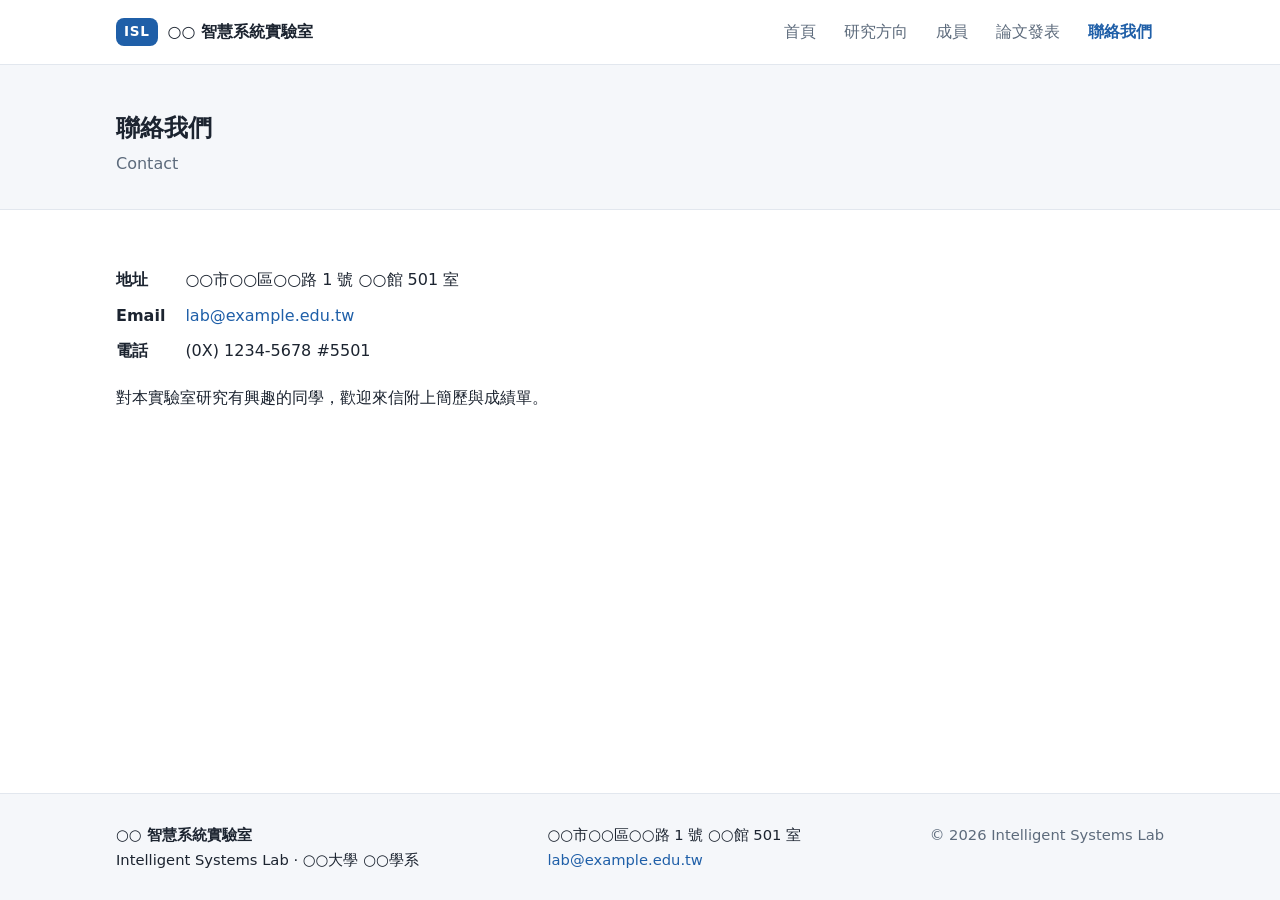
==== contact.html @ 4360cd7a "Initial lab website template Co-Authored-By: Claude Opus 5.5 <noreply@anthropic.com>" ====
<!doctype html>
<html lang="zh-Hant">
<head>
  <meta charset="utf-8">
  <meta name="viewport" content="width=device-width, initial-scale=1">
  <title>聯絡我們</title>
  <meta name="description" content="實驗室網站">
  <link rel="icon" href="data:image/svg+xml,<svg xmlns='http://www.w3.org/2000/svg' viewBox='0 0 100 100'><text y='.9em' font-size='90'>🔬</text></svg>">
  <link rel="stylesheet" href="assets/style.css">
</head>
<body data-page="contact">
  <header id="site-header"></header>
  <main>
    <section class="page-head"><div class="container"><h1>聯絡我們</h1><p>Contact</p></div></section>
    <section class="section"><div class="container two-col"><div id="contact-info"></div><div id="map"></div></div></section>
  </main>
  <footer id="site-footer"></footer>
  <script src="data.js"></script>
  <script src="assets/main.js"></script>
</body>
</html>
---- assets/style.css ----
:root {
  --bg: #ffffff;
  --bg-alt: #f5f7fa;
  --text: #1c2430;
  --muted: #5d6b7c;
  --primary: #1f5fa8;
  --primary-ink: #ffffff;
  --border: #e2e7ee;
  --card: #ffffff;
  --hero-from: #123d6f;
  --hero-to: #1f5fa8;
  --radius: 12px;
  --shadow: 0 2px 10px rgba(16, 32, 56, 0.06);
}
@media (prefers-color-scheme: dark) {
  :root {
    --bg: #11161d;
    --bg-alt: #171e27;
    --text: #e6ebf1;
    --muted: #9aa8b8;
    --primary: #6aa8ef;
    --primary-ink: #0d1520;
    --border: #273241;
    --card: #19212b;
    --hero-from: #0d2747;
    --hero-to: #1a4677;
    --shadow: none;
  }
}

* { box-sizing: border-box; }
html { scroll-behavior: smooth; }
body {
  margin: 0;
  font-family: "Noto Sans TC", system-ui, -apple-system, "Segoe UI", "Microsoft JhengHei", sans-serif;
  background: var(--bg);
  color: var(--text);
  line-height: 1.7;
  display: flex;
  flex-direction: column;
  min-height: 100vh;
}
main { flex: 1; }
a { color: var(--primary); text-decoration: none; }
a:hover { text-decoration: underline; }
h1, h2, h3 { line-height: 1.3; }
.container { width: 100%; max-width: 1080px; margin: 0 auto; padding: 0 16px; }
.muted { color: var(--muted); }

/* Header */
#site-header {
  position: sticky; top: 0; z-index: 10;
  background: color-mix(in srgb, var(--bg) 92%, transparent);
  backdrop-filter: blur(8px);
  border-bottom: 1px solid var(--border);
}
.header-inner { display: flex; align-items: center; justify-content: space-between; height: 64px; }
.brand { display: flex; align-items: center; gap: 10px; color: var(--text); font-weight: 700; }
.brand:hover { text-decoration: none; }
.brand-mark {
  background: var(--primary); color: var(--primary-ink);
  border-radius: 8px; padding: 2px 8px; font-size: 0.85rem; letter-spacing: 0.05em;
}
.nav { display: flex; gap: 4px; }
.nav a { color: var(--muted); padding: 8px 12px; border-radius: 8px; }
.nav a:hover { background: var(--bg-alt); color: var(--text); text-decoration: none; }
.nav a.active { color: var(--primary); font-weight: 600; }
.nav-toggle { display: none; background: none; border: 0; font-size: 1.5rem; color: var(--text); cursor: pointer; }

@media (max-width: 760px) {
  .nav-toggle { display: block; }
  .nav {
    display: none; position: absolute; top: 64px; left: 0; right: 0;
    flex-direction: column; background: var(--bg); border-bottom: 1px solid var(--border); padding: 8px 16px;
  }
  .nav.open { display: flex; }
  .brand span:last-child { font-size: 0.95rem; }
}

/* Hero */
.hero {
  background: linear-gradient(135deg, var(--hero-from), var(--hero-to));
  color: #fff; padding: 88px 0 80px;
}
.hero h1 { font-size: clamp(2rem, 5vw, 3rem); margin: 0; }
.eyebrow { opacity: 0.8; margin: 0 0 8px; letter-spacing: 0.08em; }
.hero-en { opacity: 0.85; font-size: 1.15rem; margin: 4px 0 20px; }
.hero-tag { font-size: 1.15rem; max-width: 640px; }
.hero-actions { display: flex; gap: 12px; flex-wrap: wrap; margin-top: 28px; }
.btn {
  display: inline-block; padding: 10px 22px; border-radius: 999px;
  background: #fff; color: #123d6f; font-weight: 600;
}
.btn:hover { text-decoration: none; opacity: 0.9; }
.btn-ghost { background: transparent; color: #fff; border: 1px solid rgba(255,255,255,0.6); }

.page-head { background: var(--bg-alt); padding: 48px 0 32px; border-bottom: 1px solid var(--border); }
.page-head h1 { margin: 0; }
.page-head p { margin: 6px 0 0; color: var(--muted); }

/* Sections */
section.section { padding: 56px 0; }
section.section.alt { background: var(--bg-alt); }
.section h2 { margin-top: 0; }
.section-title { display: flex; justify-content: space-between; align-items: baseline; gap: 12px; }
.section-block { margin-bottom: 40px; }
.section-block h2 { border-left: 4px solid var(--primary); padding-left: 12px; }
.lead { font-size: 1.1rem; max-width: 800px; }

.grid { display: grid; grid-template-columns: repeat(auto-fit, minmax(240px, 1fr)); gap: 20px; }
.card {
  background: var(--card); border: 1px solid var(--border); border-radius: var(--radius);
  padding: 24px; box-shadow: var(--shadow);
}
.card h3 { margin: 8px 0; }
.card p { margin: 0; color: var(--muted); }
.card-icon { font-size: 2rem; }

.two-col { display: grid; grid-template-columns: 1fr 1fr; gap: 40px; }
@media (max-width: 760px) { .two-col { grid-template-columns: 1fr; gap: 24px; } }

.news { list-style: none; padding: 0; margin: 0; }
.news li { display: flex; gap: 16px; padding: 12px 0; border-bottom: 1px solid var(--border); }
.news time { color: var(--primary); font-variant-numeric: tabular-nums; white-space: nowrap; }

.pubs { list-style: none; padding: 0; margin: 0; }
.pubs li { padding: 14px 0; border-bottom: 1px solid var(--border); }
.pub-title { font-weight: 600; }
.pub-meta { color: var(--muted); font-size: 0.95rem; }

/* Members */
.members { display: grid; grid-template-columns: repeat(auto-fill, minmax(220px, 1fr)); gap: 20px; }
.member {
  background: var(--card); border: 1px solid var(--border); border-radius: var(--radius);
  padding: 20px; text-align: center; box-shadow: var(--shadow);
}
.member h3 { margin: 12px 0 0; }
.member p { margin: 2px 0; }
.members-featured { grid-template-columns: 1fr; }
.members-featured .member { display: flex; gap: 24px; text-align: left; align-items: flex-start; }
.members-featured .member h3 { margin-top: 0; }
@media (max-width: 560px) { .members-featured .member { flex-direction: column; align-items: center; text-align: center; } }
.avatar { width: 112px; height: 112px; border-radius: 50%; object-fit: cover; margin: 0 auto; flex-shrink: 0; }
.avatar-text {
  display: grid; place-items: center; font-size: 2.4rem; font-weight: 700;
  background: color-mix(in srgb, var(--primary) 15%, var(--card)); color: var(--primary);
}
.bio { color: var(--muted); margin-top: 8px !important; }

/* Contact */
.contact-list { display: grid; grid-template-columns: auto 1fr; gap: 8px 20px; margin: 0 0 20px; }
.contact-list dt { font-weight: 600; }
.contact-list dd { margin: 0; overflow-wrap: anywhere; }
#map iframe { width: 100%; height: 340px; border: 0; border-radius: var(--radius); }

/* Footer */
#site-footer { border-top: 1px solid var(--border); background: var(--bg-alt); padding: 28px 0; font-size: 0.92rem; }
.footer-inner { display: flex; flex-wrap: wrap; gap: 20px; justify-content: space-between; }
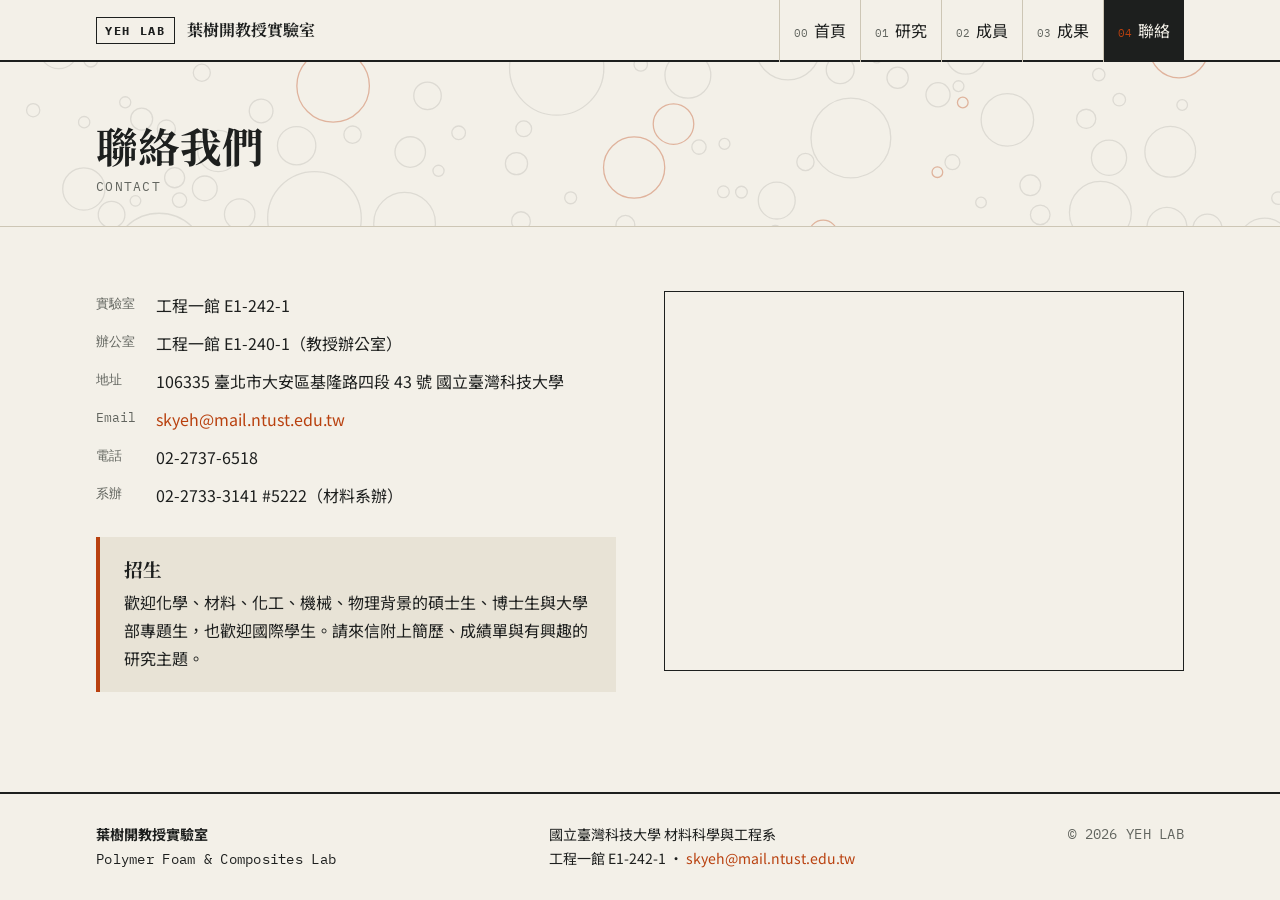
==== commit cb864fad: "001" ====
--- a/contact.html
+++ b/contact.html
@@ -3,9 +3,12 @@
 <head>
   <meta charset="utf-8">
   <meta name="viewport" content="width=device-width, initial-scale=1">
-  <title>聯絡我們</title>
-  <meta name="description" content="實驗室網站">
-  <link rel="icon" href="data:image/svg+xml,<svg xmlns='http://www.w3.org/2000/svg' viewBox='0 0 100 100'><text y='.9em' font-size='90'>🔬</text></svg>">
+  <title>聯絡</title>
+  <meta name="description" content="國立臺灣科技大學材料系 葉樹開教授實驗室：高分子奈米複合泡材、微孔發泡、天然纖維與剪切增稠流體複合材料、高分子流變。">
+  <link rel="icon" href="data:image/svg+xml,<svg xmlns='http://www.w3.org/2000/svg' viewBox='0 0 100 100'><circle cx='38' cy='40' r='26' fill='none' stroke='%23b9410f' stroke-width='8'/><circle cx='72' cy='70' r='18' fill='none' stroke='%231d1f1e' stroke-width='8'/></svg>">
+  <link rel="preconnect" href="https://fonts.googleapis.com">
+  <link rel="preconnect" href="https://fonts.gstatic.com" crossorigin>
+  <link rel="stylesheet" href="https://fonts.googleapis.com/css2?family=IBM+Plex+Mono:wght@400;500&family=Noto+Sans+TC:wght@400;600&family=Noto+Serif+TC:wght@600;700&display=swap">
   <link rel="stylesheet" href="assets/style.css">
 </head>
 <body data-page="contact">
--- a/assets/style.css
+++ b/assets/style.css
@@ -1,30 +1,40 @@
+/* =============================================================
+   設計方向：「材料規格書 × 泡孔顯微截面」
+   - 米白紙張底色 + 炭黑墨色，強調色取加工溫度的「燒橙」
+   - 標題用襯線體、標籤/代號用等寬字，像實驗紀錄與規格表
+   - 主視覺是程式生成的微孔泡材截面，而不是漸層 + emoji 卡片
+   顏色都在 :root，改這裡即可換色
+   ============================================================= */
 :root {
-  --bg: #ffffff;
-  --bg-alt: #f5f7fa;
-  --text: #1c2430;
-  --muted: #5d6b7c;
-  --primary: #1f5fa8;
-  --primary-ink: #ffffff;
-  --border: #e2e7ee;
-  --card: #ffffff;
-  --hero-from: #123d6f;
-  --hero-to: #1f5fa8;
-  --radius: 12px;
-  --shadow: 0 2px 10px rgba(16, 32, 56, 0.06);
+  --paper: #f3f0e8;
+  --paper-2: #e8e3d6;
+  --ink: #1d1f1e;
+  --muted: #62655f;
+  --rule: #cdc6b5;
+  --accent: #b9410f;
+  --accent-ink: #fff7f0;
+  --teal: #0f6b66;
+  --hero-bg: #1d1f1e;
+  --hero-ink: #eee9dc;
+  --foam-line: rgba(238, 233, 220, 0.55);
+  --foam-hot: rgba(240, 138, 75, 0.85);
+  --page-foam: rgba(29, 31, 30, 0.10);
+  --serif: "Noto Serif TC", "Songti TC", "PMingLiU", serif;
+  --sans: "Noto Sans TC", system-ui, "Microsoft JhengHei", sans-serif;
+  --mono: "IBM Plex Mono", ui-monospace, "Consolas", monospace;
 }
 @media (prefers-color-scheme: dark) {
   :root {
-    --bg: #11161d;
-    --bg-alt: #171e27;
-    --text: #e6ebf1;
-    --muted: #9aa8b8;
-    --primary: #6aa8ef;
-    --primary-ink: #0d1520;
-    --border: #273241;
-    --card: #19212b;
-    --hero-from: #0d2747;
-    --hero-to: #1a4677;
-    --shadow: none;
+    --paper: #141614;
+    --paper-2: #1c1f1c;
+    --ink: #ebe7dd;
+    --muted: #a3a59c;
+    --rule: #343830;
+    --accent: #f08a4b;
+    --accent-ink: #1a0d05;
+    --teal: #5cc2b8;
+    --hero-bg: #0b0c0b;
+    --page-foam: rgba(235, 231, 221, 0.08);
   }
 }
 
@@ -32,127 +42,197 @@
 html { scroll-behavior: smooth; }
 body {
   margin: 0;
-  font-family: "Noto Sans TC", system-ui, -apple-system, "Segoe UI", "Microsoft JhengHei", sans-serif;
-  background: var(--bg);
-  color: var(--text);
-  line-height: 1.7;
+  font-family: var(--sans);
+  background: var(--paper);
+  color: var(--ink);
+  line-height: 1.75;
   display: flex;
   flex-direction: column;
   min-height: 100vh;
 }
 main { flex: 1; }
-a { color: var(--primary); text-decoration: none; }
-a:hover { text-decoration: underline; }
-h1, h2, h3 { line-height: 1.3; }
-.container { width: 100%; max-width: 1080px; margin: 0 auto; padding: 0 16px; }
+a { color: var(--accent); text-decoration: none; }
+a:hover { text-decoration: underline; text-underline-offset: 3px; }
+h1, h2, h3 { font-family: var(--serif); line-height: 1.3; font-weight: 700; }
+.container { width: 100%; max-width: 1120px; margin: 0 auto; padding: 0 16px; }
+.mono { font-family: var(--mono); letter-spacing: 0.02em; }
 .muted { color: var(--muted); }
-
-/* Header */
+.label {
+  font-family: var(--mono); font-size: 0.78rem; font-weight: 500;
+  letter-spacing: 0.12em; text-transform: uppercase; color: var(--muted);
+  margin: 0 0 12px; padding-bottom: 6px; border-bottom: 1px solid var(--rule);
+}
+
+/* ---------- Header ---------- */
 #site-header {
   position: sticky; top: 0; z-index: 10;
-  background: color-mix(in srgb, var(--bg) 92%, transparent);
-  backdrop-filter: blur(8px);
-  border-bottom: 1px solid var(--border);
-}
-.header-inner { display: flex; align-items: center; justify-content: space-between; height: 64px; }
-.brand { display: flex; align-items: center; gap: 10px; color: var(--text); font-weight: 700; }
+  background: var(--paper);
+  border-bottom: 2px solid var(--ink);
+}
+.header-inner { display: flex; align-items: center; justify-content: space-between; height: 60px; }
+.brand { display: flex; align-items: center; gap: 12px; color: var(--ink); font-weight: 700; min-width: 0; }
 .brand:hover { text-decoration: none; }
 .brand-mark {
-  background: var(--primary); color: var(--primary-ink);
-  border-radius: 8px; padding: 2px 8px; font-size: 0.85rem; letter-spacing: 0.05em;
-}
-.nav { display: flex; gap: 4px; }
-.nav a { color: var(--muted); padding: 8px 12px; border-radius: 8px; }
-.nav a:hover { background: var(--bg-alt); color: var(--text); text-decoration: none; }
-.nav a.active { color: var(--primary); font-weight: 600; }
-.nav-toggle { display: none; background: none; border: 0; font-size: 1.5rem; color: var(--text); cursor: pointer; }
+  font-family: var(--mono); font-size: 0.75rem; letter-spacing: 0.14em;
+  border: 1.5px solid var(--ink); padding: 2px 8px;
+}
+.brand-name { font-family: var(--serif); white-space: nowrap; overflow: hidden; text-overflow: ellipsis; }
+.nav { display: flex; }
+.nav a {
+  color: var(--ink); padding: 18px 14px; display: flex; gap: 6px; align-items: baseline;
+  border-left: 1px solid var(--rule);
+}
+.nav a small { font-family: var(--mono); font-size: 0.7rem; color: var(--muted); }
+.nav a:hover { background: var(--paper-2); text-decoration: none; }
+.nav a.active { background: var(--ink); color: var(--paper); }
+.nav a.active small { color: var(--accent); }
+.nav-toggle { display: none; background: none; border: 0; width: 40px; height: 40px; cursor: pointer; padding: 10px 8px; }
+.nav-toggle span { display: block; height: 2px; background: var(--ink); margin: 6px 0; }
 
 @media (max-width: 760px) {
   .nav-toggle { display: block; }
   .nav {
-    display: none; position: absolute; top: 64px; left: 0; right: 0;
-    flex-direction: column; background: var(--bg); border-bottom: 1px solid var(--border); padding: 8px 16px;
+    display: none; position: absolute; top: 60px; left: 0; right: 0;
+    flex-direction: column; background: var(--paper); border-bottom: 2px solid var(--ink);
   }
   .nav.open { display: flex; }
-  .brand span:last-child { font-size: 0.95rem; }
-}
-
-/* Hero */
-.hero {
-  background: linear-gradient(135deg, var(--hero-from), var(--hero-to));
-  color: #fff; padding: 88px 0 80px;
-}
-.hero h1 { font-size: clamp(2rem, 5vw, 3rem); margin: 0; }
-.eyebrow { opacity: 0.8; margin: 0 0 8px; letter-spacing: 0.08em; }
-.hero-en { opacity: 0.85; font-size: 1.15rem; margin: 4px 0 20px; }
-.hero-tag { font-size: 1.15rem; max-width: 640px; }
+  .nav a { border-left: 0; border-top: 1px solid var(--rule); padding: 12px 16px; }
+}
+
+/* ---------- Hero ---------- */
+.hero { background: var(--hero-bg); color: var(--hero-ink); padding: 64px 0; overflow: hidden; }
+.hero-grid { display: grid; grid-template-columns: minmax(0, 1.05fr) minmax(0, 1fr); gap: 48px; align-items: center; }
+.hero h1 { font-size: clamp(2rem, 5vw, 3.2rem); margin: 0; }
+.eyebrow { font-size: 0.78rem; letter-spacing: 0.1em; text-transform: uppercase; opacity: 0.7; margin: 0 0 14px; }
+.hero-en { color: var(--foam-hot); margin: 6px 0 24px; }
+.hero-tag { font-size: 1.12rem; max-width: 34em; opacity: 0.92; }
 .hero-actions { display: flex; gap: 12px; flex-wrap: wrap; margin-top: 28px; }
 .btn {
-  display: inline-block; padding: 10px 22px; border-radius: 999px;
-  background: #fff; color: #123d6f; font-weight: 600;
-}
-.btn:hover { text-decoration: none; opacity: 0.9; }
-.btn-ghost { background: transparent; color: #fff; border: 1px solid rgba(255,255,255,0.6); }
-
-.page-head { background: var(--bg-alt); padding: 48px 0 32px; border-bottom: 1px solid var(--border); }
-.page-head h1 { margin: 0; }
-.page-head p { margin: 6px 0 0; color: var(--muted); }
-
-/* Sections */
-section.section { padding: 56px 0; }
-section.section.alt { background: var(--bg-alt); }
-.section h2 { margin-top: 0; }
-.section-title { display: flex; justify-content: space-between; align-items: baseline; gap: 12px; }
+  display: inline-block; padding: 10px 20px; font-weight: 600;
+  background: var(--accent); color: var(--accent-ink); border: 1.5px solid var(--accent);
+}
+.btn:hover { text-decoration: none; filter: brightness(1.08); }
+.btn-ghost { background: transparent; color: var(--hero-ink); border-color: var(--foam-line); }
+
+.hero-fig { margin: 0; border: 1px solid var(--foam-line); position: relative; }
+.hero-foam { display: block; width: 100%; aspect-ratio: 4 / 3; }
+.hero-foam circle { fill: none; stroke: var(--foam-line); stroke-width: 1.4; }
+.hero-foam circle.hot { stroke: var(--foam-hot); stroke-width: 1.8; }
+.hero-fig figcaption {
+  position: absolute; left: 0; right: 0; bottom: 0;
+  display: flex; align-items: center; gap: 10px;
+  font-size: 0.72rem; padding: 8px 12px; background: var(--hero-bg); border-top: 1px solid var(--foam-line);
+}
+.scale { display: inline-block; width: 48px; height: 4px; background: var(--hero-ink); }
+@media (max-width: 860px) {
+  .hero { padding: 40px 0 48px; }
+  .hero-grid { grid-template-columns: minmax(0, 1fr); gap: 32px; }
+}
+
+/* ---------- 子頁頁首 ---------- */
+.page-head { position: relative; padding: 56px 0 28px; border-bottom: 1px solid var(--rule); overflow: hidden; }
+.page-head .container { position: relative; }
+.page-head h1 { margin: 0; font-size: clamp(1.8rem, 4vw, 2.6rem); }
+.page-head p { margin: 4px 0 0; font-family: var(--mono); color: var(--muted); letter-spacing: 0.1em; text-transform: uppercase; font-size: 0.8rem; }
+.page-foam { position: absolute; inset: 0; width: 100%; height: 100%; }
+.page-foam circle { fill: none; stroke: var(--page-foam); stroke-width: 1.2; }
+.page-foam circle.hot { stroke: var(--accent); stroke-opacity: 0.35; }
+
+/* ---------- Sections ---------- */
+section.section { padding: 64px 0; }
+section.section + section.section { border-top: 1px solid var(--rule); }
+.sec-head { display: grid; grid-template-columns: 180px 1fr; gap: 24px; }
+.sec-num { font-family: var(--mono); color: var(--accent); font-size: 0.85rem; padding-top: 8px; }
+.sec-num span { display: block; color: var(--muted); }
+.sec-head h2 { margin: 0 0 16px; font-size: 1.7rem; }
+.lead { font-size: 1.08rem; max-width: 46em; margin: 0; }
+@media (max-width: 760px) { .sec-head { grid-template-columns: minmax(0, 1fr); gap: 4px; } }
+
+.facts { display: grid; grid-template-columns: repeat(3, 1fr); border: 1.5px solid var(--ink); margin-top: 32px; }
+.facts div { padding: 16px 20px; border-left: 1px solid var(--rule); }
+.facts div:first-child { border-left: 0; }
+.facts b { display: block; font-size: 1.6rem; color: var(--accent); font-weight: 500; }
+.facts span { font-size: 0.85rem; color: var(--muted); }
+@media (max-width: 560px) {
+  .facts { grid-template-columns: 1fr; }
+  .facts div { border-left: 0; border-top: 1px solid var(--rule); }
+  .facts div:first-child { border-top: 0; }
+}
+
+.topic-index { list-style: none; margin: 0; padding: 0; columns: 2; column-gap: 32px; }
+.topic-index li { break-inside: avoid; padding: 10px 0; border-bottom: 1px dashed var(--rule); display: flex; gap: 14px; }
+.topic-index span { font-family: var(--mono); color: var(--accent); }
+@media (max-width: 760px) { .topic-index { columns: 1; } }
+.more { display: inline-block; margin-top: 16px; font-family: var(--mono); font-size: 0.85rem; }
+
+/* ---------- 研究列 ---------- */
+.r-row {
+  display: grid; grid-template-columns: 64px minmax(0, 1fr) minmax(0, 1.4fr); gap: 24px;
+  padding: 28px 0; border-top: 1px solid var(--rule);
+}
+.r-row:last-child { border-bottom: 1px solid var(--rule); }
+.r-code { font-size: 1.4rem; color: var(--accent); }
+.r-head h3 { margin: 0; font-size: 1.25rem; }
+.r-en { margin: 6px 0 0; color: var(--muted); font-size: 0.8rem; }
+.r-body p { margin: 0 0 12px; }
+@media (max-width: 760px) {
+  .r-row { grid-template-columns: 1fr; gap: 8px; }
+}
+
+.tags { list-style: none; padding: 0; margin: 0; display: flex; flex-wrap: wrap; gap: 6px; }
+.tags li {
+  font-size: 0.8rem; padding: 2px 10px; border: 1px solid var(--teal); color: var(--teal);
+}
+
+/* ---------- 時間軸 ---------- */
+.timeline { list-style: none; margin: 0 0 28px; padding: 0; }
+.timeline li { display: grid; grid-template-columns: 110px 1fr; gap: 16px; padding: 8px 0; border-bottom: 1px dashed var(--rule); }
+.timeline li span:first-child { color: var(--accent); font-size: 0.88rem; padding-top: 2px; }
+@media (max-width: 480px) { .timeline li { grid-template-columns: 1fr; gap: 0; } }
+
+/* ---------- 論文 ---------- */
+.year-block { display: grid; grid-template-columns: 80px 1fr; gap: 16px; }
+.year-block h3 { margin: 14px 0 0; color: var(--accent); font-weight: 500; }
+.pubs { list-style: none; padding: 0; margin: 0; }
+.pubs li { padding: 14px 0; border-bottom: 1px solid var(--rule); }
+.pub-title { font-weight: 600; font-family: var(--serif); }
+.pub-meta { color: var(--muted); font-size: 0.92rem; }
+.todo { font-family: var(--mono); font-size: 0.82rem; color: var(--muted); border-left: 3px solid var(--accent); padding: 4px 12px; }
+
+/* ---------- 成員 ---------- */
+.pi { display: grid; grid-template-columns: 280px 1fr; gap: 48px; }
+.pi-side h2 { margin: 16px 0 0; font-size: 1.8rem; }
+.pi-side h2 span { font-size: 1rem; font-weight: 400; }
+.pi-side .avatar { width: 100%; height: auto; aspect-ratio: 3 / 4; border-radius: 0; filter: grayscale(0.25); border: 1.5px solid var(--ink); }
+.pi-cols { display: grid; grid-template-columns: 1fr 1fr; gap: 32px; }
+.plain { margin: 0; padding-left: 1.1em; }
+@media (max-width: 860px) {
+  .pi { grid-template-columns: 1fr; gap: 24px; }
+  .pi-side .avatar { max-width: 220px; }
+  .pi-cols { grid-template-columns: 1fr; }
+}
+.kv { display: grid; grid-template-columns: auto 1fr; gap: 4px 16px; margin: 16px 0 0; font-size: 0.92rem; }
+.kv dt { font-family: var(--mono); color: var(--muted); font-size: 0.8rem; padding-top: 2px; }
+.kv dd { margin: 0; overflow-wrap: anywhere; }
+.kv-lg { font-size: 1rem; gap: 10px 20px; margin: 0 0 28px; }
+
 .section-block { margin-bottom: 40px; }
-.section-block h2 { border-left: 4px solid var(--primary); padding-left: 12px; }
-.lead { font-size: 1.1rem; max-width: 800px; }
-
-.grid { display: grid; grid-template-columns: repeat(auto-fit, minmax(240px, 1fr)); gap: 20px; }
-.card {
-  background: var(--card); border: 1px solid var(--border); border-radius: var(--radius);
-  padding: 24px; box-shadow: var(--shadow);
-}
-.card h3 { margin: 8px 0; }
-.card p { margin: 0; color: var(--muted); }
-.card-icon { font-size: 2rem; }
-
-.two-col { display: grid; grid-template-columns: 1fr 1fr; gap: 40px; }
-@media (max-width: 760px) { .two-col { grid-template-columns: 1fr; gap: 24px; } }
-
-.news { list-style: none; padding: 0; margin: 0; }
-.news li { display: flex; gap: 16px; padding: 12px 0; border-bottom: 1px solid var(--border); }
-.news time { color: var(--primary); font-variant-numeric: tabular-nums; white-space: nowrap; }
-
-.pubs { list-style: none; padding: 0; margin: 0; }
-.pubs li { padding: 14px 0; border-bottom: 1px solid var(--border); }
-.pub-title { font-weight: 600; }
-.pub-meta { color: var(--muted); font-size: 0.95rem; }
-
-/* Members */
-.members { display: grid; grid-template-columns: repeat(auto-fill, minmax(220px, 1fr)); gap: 20px; }
-.member {
-  background: var(--card); border: 1px solid var(--border); border-radius: var(--radius);
-  padding: 20px; text-align: center; box-shadow: var(--shadow);
-}
-.member h3 { margin: 12px 0 0; }
-.member p { margin: 2px 0; }
-.members-featured { grid-template-columns: 1fr; }
-.members-featured .member { display: flex; gap: 24px; text-align: left; align-items: flex-start; }
-.members-featured .member h3 { margin-top: 0; }
-@media (max-width: 560px) { .members-featured .member { flex-direction: column; align-items: center; text-align: center; } }
-.avatar { width: 112px; height: 112px; border-radius: 50%; object-fit: cover; margin: 0 auto; flex-shrink: 0; }
-.avatar-text {
-  display: grid; place-items: center; font-size: 2.4rem; font-weight: 700;
-  background: color-mix(in srgb, var(--primary) 15%, var(--card)); color: var(--primary);
-}
-.bio { color: var(--muted); margin-top: 8px !important; }
-
-/* Contact */
-.contact-list { display: grid; grid-template-columns: auto 1fr; gap: 8px 20px; margin: 0 0 20px; }
-.contact-list dt { font-weight: 600; }
-.contact-list dd { margin: 0; overflow-wrap: anywhere; }
-#map iframe { width: 100%; height: 340px; border: 0; border-radius: var(--radius); }
-
-/* Footer */
-#site-footer { border-top: 1px solid var(--border); background: var(--bg-alt); padding: 28px 0; font-size: 0.92rem; }
+.members { display: grid; grid-template-columns: repeat(auto-fill, minmax(200px, 1fr)); gap: 16px; }
+.member { border: 1px solid var(--rule); padding: 16px; display: flex; gap: 14px; align-items: center; }
+.member h3 { margin: 0; font-size: 1.05rem; }
+.member p { margin: 0; font-size: 0.88rem; }
+.avatar { width: 64px; height: 64px; object-fit: cover; flex-shrink: 0; border-radius: 50%; }
+.avatar-text { display: grid; place-items: center; font-family: var(--serif); font-size: 1.5rem; background: var(--paper-2); color: var(--accent); }
+.empty { border: 1.5px dashed var(--rule); padding: 24px; text-align: center; color: var(--muted); }
+
+/* ---------- 聯絡 ---------- */
+.two-col { display: grid; grid-template-columns: 1fr 1fr; gap: 48px; }
+@media (max-width: 760px) { .two-col { grid-template-columns: 1fr; gap: 28px; } }
+.note { background: var(--paper-2); padding: 20px 24px; border-left: 4px solid var(--accent); }
+.note h3 { margin: 0 0 6px; }
+.note p { margin: 0; }
+#map iframe { width: 100%; height: 380px; border: 1.5px solid var(--ink); display: block; }
+
+/* ---------- Footer ---------- */
+#site-footer { border-top: 2px solid var(--ink); padding: 28px 0; font-size: 0.88rem; }
 .footer-inner { display: flex; flex-wrap: wrap; gap: 20px; justify-content: space-between; }
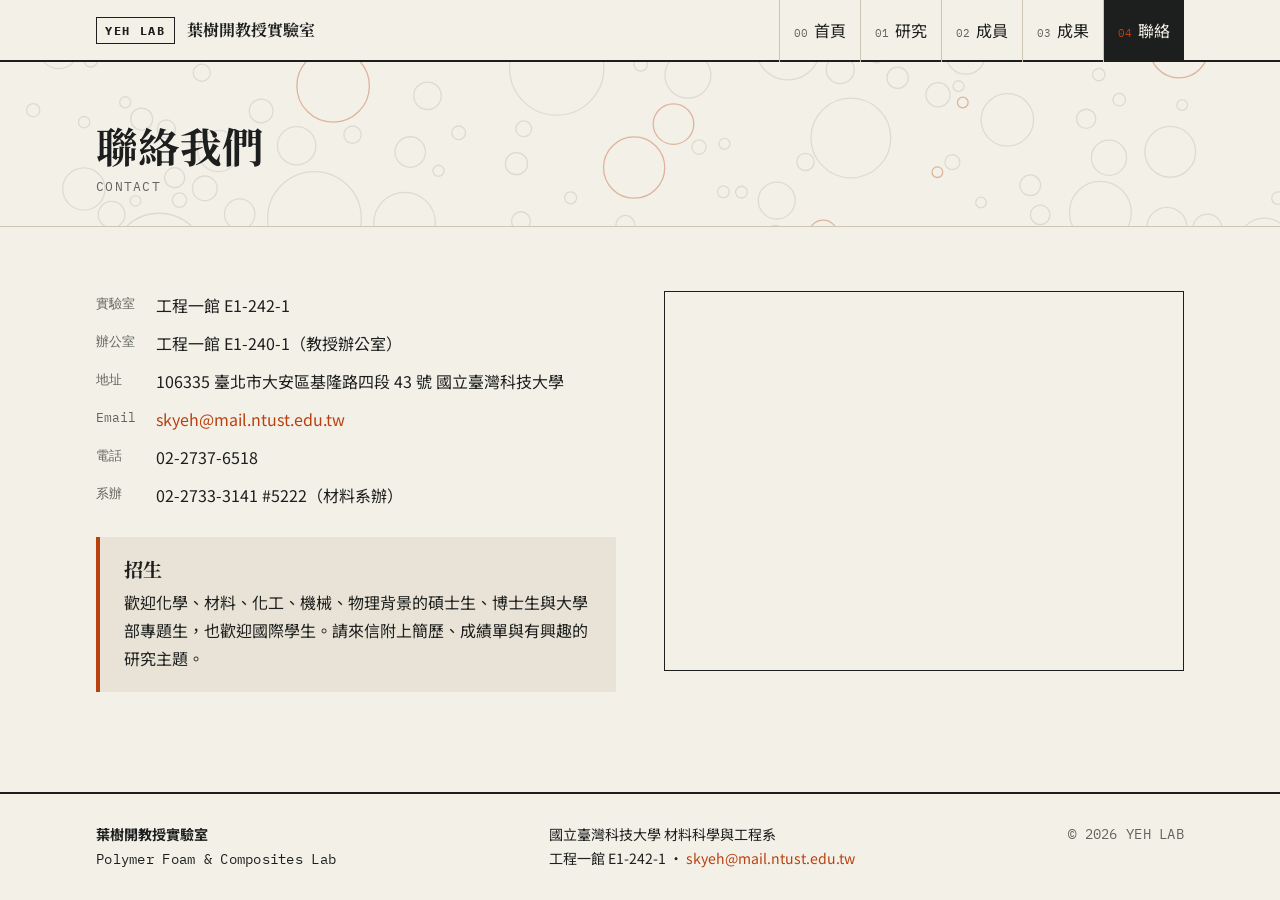
==== commit 878c2267: "001" ====
--- a/contact.html
+++ b/contact.html
@@ -3,6 +3,8 @@
 <head>
   <meta charset="utf-8">
   <meta name="viewport" content="width=device-width, initial-scale=1">
+  <meta name="theme-color" content="#f3f0e8" media="(prefers-color-scheme: light)">
+  <meta name="theme-color" content="#141614" media="(prefers-color-scheme: dark)">
   <title>聯絡</title>
   <meta name="description" content="國立臺灣科技大學材料系 葉樹開教授實驗室：高分子奈米複合泡材、微孔發泡、天然纖維與剪切增稠流體複合材料、高分子流變。">
   <link rel="icon" href="data:image/svg+xml,<svg xmlns='http://www.w3.org/2000/svg' viewBox='0 0 100 100'><circle cx='38' cy='40' r='26' fill='none' stroke='%23b9410f' stroke-width='8'/><circle cx='72' cy='70' r='18' fill='none' stroke='%231d1f1e' stroke-width='8'/></svg>">
@@ -12,8 +14,9 @@
   <link rel="stylesheet" href="assets/style.css">
 </head>
 <body data-page="contact">
+  <a class="skip-link" href="#main">跳至主要內容</a>
   <header id="site-header"></header>
-  <main>
+  <main id="main" tabindex="-1">
     <section class="page-head"><div class="container"><h1>聯絡我們</h1><p>Contact</p></div></section>
     <section class="section"><div class="container two-col"><div id="contact-info"></div><div id="map"></div></div></section>
   </main>
--- a/assets/style.css
+++ b/assets/style.css
@@ -6,6 +6,7 @@
    顏色都在 :root，改這裡即可換色
    ============================================================= */
 :root {
+  color-scheme: light dark;
   --paper: #f3f0e8;
   --paper-2: #e8e3d6;
   --ink: #1d1f1e;
@@ -39,9 +40,15 @@
 }
 
 * { box-sizing: border-box; }
-html { scroll-behavior: smooth; }
+/* 預留 sticky header 高度，錨點跳轉與焦點移動時不被擋住 */
+html { scroll-padding-top: 76px; }
+@media (prefers-reduced-motion: no-preference) {
+  html { scroll-behavior: smooth; }
+}
 body {
   margin: 0;
+  touch-action: manipulation;
+  -webkit-tap-highlight-color: transparent;
   font-family: var(--sans);
   background: var(--paper);
   color: var(--ink);
@@ -53,7 +60,25 @@
 main { flex: 1; }
 a { color: var(--accent); text-decoration: none; }
 a:hover { text-decoration: underline; text-underline-offset: 3px; }
-h1, h2, h3 { font-family: var(--serif); line-height: 1.3; font-weight: 700; }
+h1, h2, h3 { font-family: var(--serif); line-height: 1.3; font-weight: 700; text-wrap: balance; }
+
+/* ---------- 鍵盤焦點 ---------- */
+:focus-visible { outline: 2px solid var(--accent); outline-offset: 2px; }
+.hero :focus-visible { outline-color: var(--foam-hot); }
+.nav a:focus-visible { outline-offset: -4px; }
+.nav a.active:focus-visible { outline-color: var(--paper); }
+main:focus { outline: none; } /* skip link 的跳轉目標，只是接收焦點，不需要框線 */
+
+/* ---------- 無障礙工具 ---------- */
+.sr-only {
+  position: absolute; width: 1px; height: 1px; padding: 0; margin: -1px;
+  overflow: hidden; clip: rect(0 0 0 0); white-space: nowrap; border: 0;
+}
+.skip-link {
+  position: absolute; left: 16px; top: -100px; z-index: 100;
+  padding: 8px 16px; background: var(--ink); color: var(--paper); font-weight: 600;
+}
+.skip-link:focus { top: 8px; text-decoration: none; }
 .container { width: 100%; max-width: 1120px; margin: 0 auto; padding: 0 16px; }
 .mono { font-family: var(--mono); letter-spacing: 0.02em; }
 .muted { color: var(--muted); }
@@ -88,6 +113,7 @@
 .nav a.active small { color: var(--accent); }
 .nav-toggle { display: none; background: none; border: 0; width: 40px; height: 40px; cursor: pointer; padding: 10px 8px; }
 .nav-toggle span { display: block; height: 2px; background: var(--ink); margin: 6px 0; }
+.nav-toggle:hover, .nav-toggle[aria-expanded="true"] { background: var(--paper-2); }
 
 @media (max-width: 760px) {
   .nav-toggle { display: block; }
@@ -113,6 +139,7 @@
 }
 .btn:hover { text-decoration: none; filter: brightness(1.08); }
 .btn-ghost { background: transparent; color: var(--hero-ink); border-color: var(--foam-line); }
+.btn-ghost:hover { filter: none; border-color: var(--hero-ink); background: rgba(238, 233, 220, 0.08); }
 
 .hero-fig { margin: 0; border: 1px solid var(--foam-line); position: relative; }
 .hero-foam { display: block; width: 100%; aspect-ratio: 4 / 3; }
@@ -151,7 +178,7 @@
 .facts { display: grid; grid-template-columns: repeat(3, 1fr); border: 1.5px solid var(--ink); margin-top: 32px; }
 .facts div { padding: 16px 20px; border-left: 1px solid var(--rule); }
 .facts div:first-child { border-left: 0; }
-.facts b { display: block; font-size: 1.6rem; color: var(--accent); font-weight: 500; }
+.facts b { display: block; font-size: 1.6rem; font-variant-numeric: tabular-nums; color: var(--accent); font-weight: 500; }
 .facts span { font-size: 0.85rem; color: var(--muted); }
 @media (max-width: 560px) {
   .facts { grid-template-columns: 1fr; }
@@ -172,7 +199,7 @@
 }
 .r-row:last-child { border-bottom: 1px solid var(--rule); }
 .r-code { font-size: 1.4rem; color: var(--accent); }
-.r-head h3 { margin: 0; font-size: 1.25rem; }
+.r-head h2 { margin: 0; font-size: 1.25rem; }
 .r-en { margin: 6px 0 0; color: var(--muted); font-size: 0.8rem; }
 .r-body p { margin: 0 0 12px; }
 @media (max-width: 760px) {
@@ -187,12 +214,12 @@
 /* ---------- 時間軸 ---------- */
 .timeline { list-style: none; margin: 0 0 28px; padding: 0; }
 .timeline li { display: grid; grid-template-columns: 110px 1fr; gap: 16px; padding: 8px 0; border-bottom: 1px dashed var(--rule); }
-.timeline li span:first-child { color: var(--accent); font-size: 0.88rem; padding-top: 2px; }
+.timeline li span:first-child { color: var(--accent); font-size: 0.88rem; padding-top: 2px; font-variant-numeric: tabular-nums; }
 @media (max-width: 480px) { .timeline li { grid-template-columns: 1fr; gap: 0; } }
 
 /* ---------- 論文 ---------- */
 .year-block { display: grid; grid-template-columns: 80px 1fr; gap: 16px; }
-.year-block h3 { margin: 14px 0 0; color: var(--accent); font-weight: 500; }
+.year-block h3 { margin: 14px 0 0; color: var(--accent); font-weight: 500; font-variant-numeric: tabular-nums; }
 .pubs { list-style: none; padding: 0; margin: 0; }
 .pubs li { padding: 14px 0; border-bottom: 1px solid var(--rule); }
 .pub-title { font-weight: 600; font-family: var(--serif); }
@@ -219,6 +246,7 @@
 .section-block { margin-bottom: 40px; }
 .members { display: grid; grid-template-columns: repeat(auto-fill, minmax(200px, 1fr)); gap: 16px; }
 .member { border: 1px solid var(--rule); padding: 16px; display: flex; gap: 14px; align-items: center; }
+.member > div { min-width: 0; overflow-wrap: anywhere; }
 .member h3 { margin: 0; font-size: 1.05rem; }
 .member p { margin: 0; font-size: 0.88rem; }
 .avatar { width: 64px; height: 64px; object-fit: cover; flex-shrink: 0; border-radius: 50%; }
@@ -229,7 +257,7 @@
 .two-col { display: grid; grid-template-columns: 1fr 1fr; gap: 48px; }
 @media (max-width: 760px) { .two-col { grid-template-columns: 1fr; gap: 28px; } }
 .note { background: var(--paper-2); padding: 20px 24px; border-left: 4px solid var(--accent); }
-.note h3 { margin: 0 0 6px; }
+.note h2 { margin: 0 0 6px; font-size: 1.2rem; }
 .note p { margin: 0; }
 #map iframe { width: 100%; height: 380px; border: 1.5px solid var(--ink); display: block; }
 
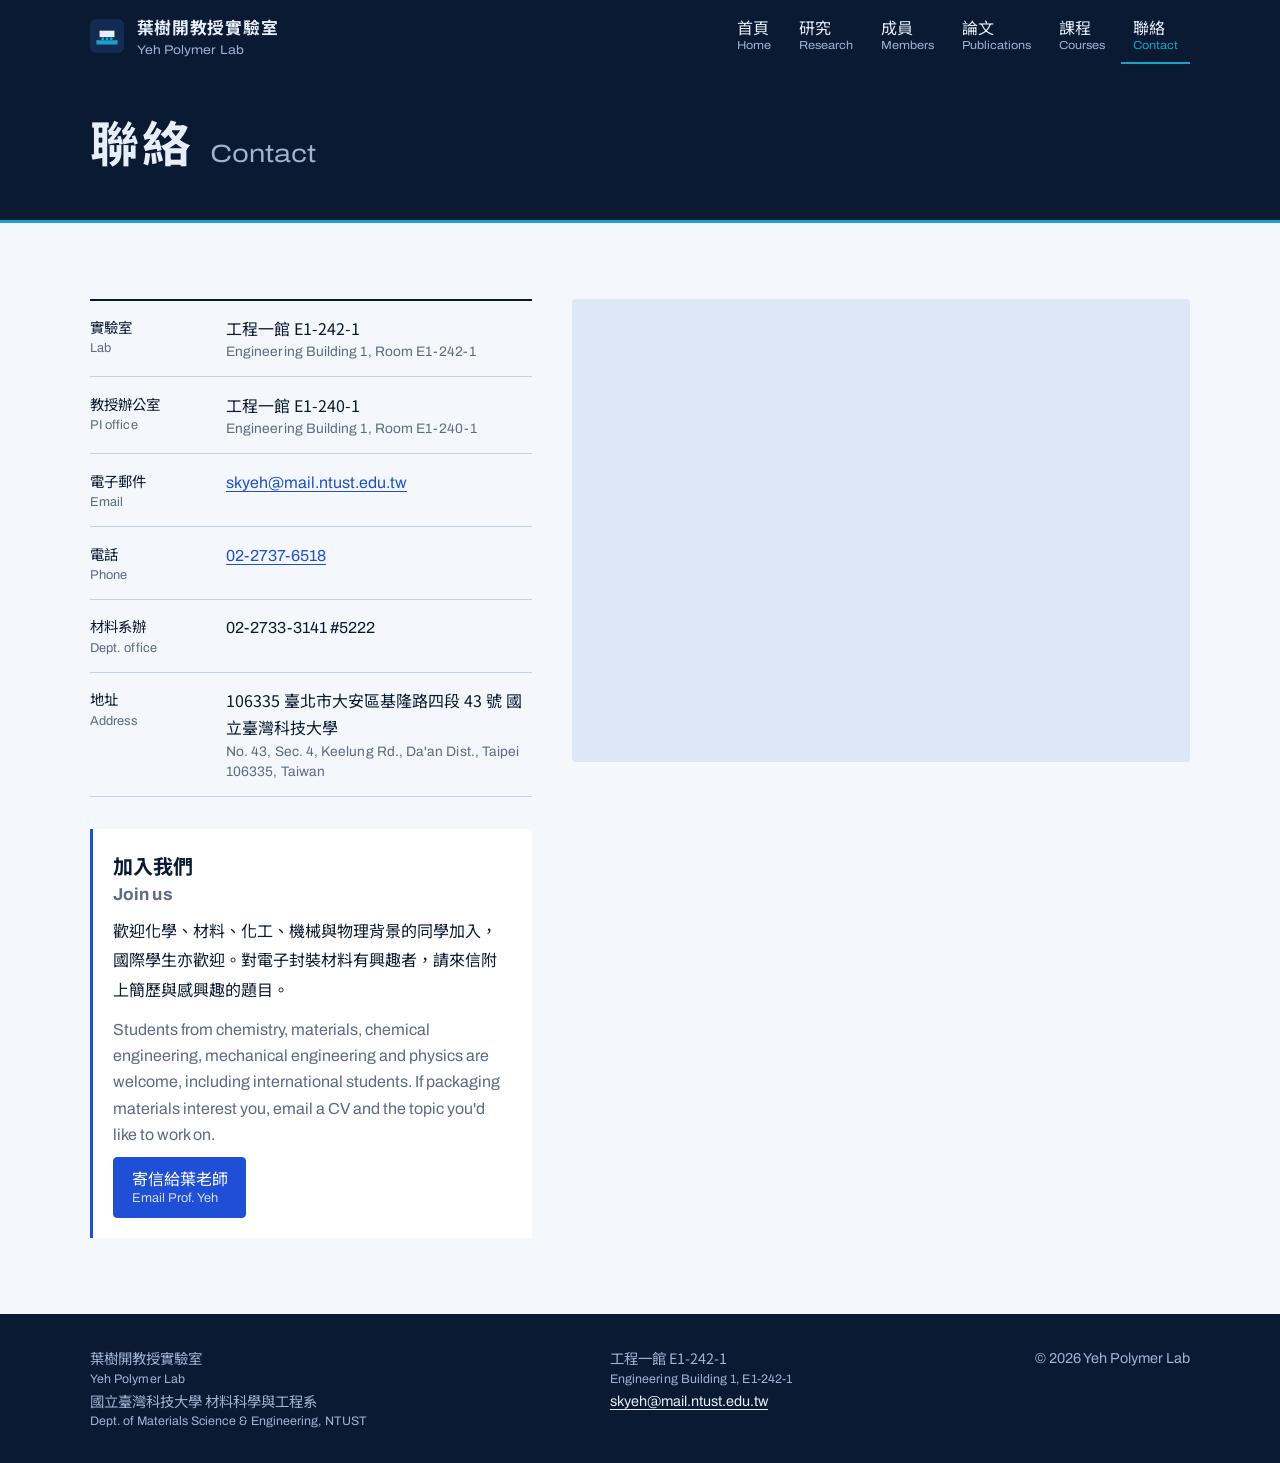
==== commit 75dcb58c: "v002" ====
--- a/contact.html
+++ b/contact.html
@@ -3,23 +3,19 @@
 <head>
   <meta charset="utf-8">
   <meta name="viewport" content="width=device-width, initial-scale=1">
-  <meta name="theme-color" content="#f3f0e8" media="(prefers-color-scheme: light)">
-  <meta name="theme-color" content="#141614" media="(prefers-color-scheme: dark)">
-  <title>聯絡</title>
-  <meta name="description" content="國立臺灣科技大學材料系 葉樹開教授實驗室：高分子奈米複合泡材、微孔發泡、天然纖維與剪切增稠流體複合材料、高分子流變。">
-  <link rel="icon" href="data:image/svg+xml,<svg xmlns='http://www.w3.org/2000/svg' viewBox='0 0 100 100'><circle cx='38' cy='40' r='26' fill='none' stroke='%23b9410f' stroke-width='8'/><circle cx='72' cy='70' r='18' fill='none' stroke='%231d1f1e' stroke-width='8'/></svg>">
+  <title>聯絡 Contact｜葉樹開教授實驗室 Yeh Polymer Lab</title>
+  <meta name="description" content="聯絡葉樹開教授實驗室：臺科大工程一館 E1-242-1。">
+  <meta name="theme-color" content="#0A1A33">
+  <link rel="icon" href="assets/favicon.svg" type="image/svg+xml">
   <link rel="preconnect" href="https://fonts.googleapis.com">
   <link rel="preconnect" href="https://fonts.gstatic.com" crossorigin>
-  <link rel="stylesheet" href="https://fonts.googleapis.com/css2?family=IBM+Plex+Mono:wght@400;500&family=Noto+Sans+TC:wght@400;600&family=Noto+Serif+TC:wght@600;700&display=swap">
+  <link rel="stylesheet" href="https://fonts.googleapis.com/css2?family=Archivo:wdth,wght@75..125,300..800&family=Noto+Sans+TC:wght@400;500;700&display=swap">
   <link rel="stylesheet" href="assets/style.css">
 </head>
 <body data-page="contact">
-  <a class="skip-link" href="#main">跳至主要內容</a>
+  <a class="skip" href="#main">跳到主要內容 Skip to content</a>
   <header id="site-header"></header>
-  <main id="main" tabindex="-1">
-    <section class="page-head"><div class="container"><h1>聯絡我們</h1><p>Contact</p></div></section>
-    <section class="section"><div class="container two-col"><div id="contact-info"></div><div id="map"></div></div></section>
-  </main>
+  <main id="main" tabindex="-1"><noscript><p class="wrap">本網站需要啟用 JavaScript。This site requires JavaScript.</p></noscript></main>
   <footer id="site-footer"></footer>
   <script src="data.js"></script>
   <script src="assets/main.js"></script>
--- a/assets/style.css
+++ b/assets/style.css
@@ -1,266 +1,287 @@
 /* =============================================================
-   設計方向：「材料規格書 × 泡孔顯微截面」
-   - 米白紙張底色 + 炭黑墨色，強調色取加工溫度的「燒橙」
-   - 標題用襯線體、標籤/代號用等寬字，像實驗紀錄與規格表
-   - 主視覺是程式生成的微孔泡材截面，而不是漸層 + emoji 卡片
-   顏色都在 :root，改這裡即可換色
+   Yeh Polymer Lab — 樣式
+   顏色與字體都在 :root，改這裡即可整站換色。
    ============================================================= */
 :root {
-  color-scheme: light dark;
-  --paper: #f3f0e8;
-  --paper-2: #e8e3d6;
-  --ink: #1d1f1e;
-  --muted: #62655f;
-  --rule: #cdc6b5;
-  --accent: #b9410f;
-  --accent-ink: #fff7f0;
-  --teal: #0f6b66;
-  --hero-bg: #1d1f1e;
-  --hero-ink: #eee9dc;
-  --foam-line: rgba(238, 233, 220, 0.55);
-  --foam-hot: rgba(240, 138, 75, 0.85);
-  --page-foam: rgba(29, 31, 30, 0.10);
-  --serif: "Noto Serif TC", "Songti TC", "PMingLiU", serif;
-  --sans: "Noto Sans TC", system-ui, "Microsoft JhengHei", sans-serif;
-  --mono: "IBM Plex Mono", ui-monospace, "Consolas", monospace;
-}
-@media (prefers-color-scheme: dark) {
-  :root {
-    --paper: #141614;
-    --paper-2: #1c1f1c;
-    --ink: #ebe7dd;
-    --muted: #a3a59c;
-    --rule: #343830;
-    --accent: #f08a4b;
-    --accent-ink: #1a0d05;
-    --teal: #5cc2b8;
-    --hero-bg: #0b0c0b;
-    --page-foam: rgba(235, 231, 221, 0.08);
-  }
-}
-
-* { box-sizing: border-box; }
-/* 預留 sticky header 高度，錨點跳轉與焦點移動時不被擋住 */
-html { scroll-padding-top: 76px; }
-@media (prefers-reduced-motion: no-preference) {
-  html { scroll-behavior: smooth; }
-}
+  --ink: #0A1A33;          /* 深海軍藍：文字、頁首、主視覺底色 */
+  --ink-2: #33476A;        /* 次要文字 */
+  --muted: #5B6B86;        /* 英文並排文字 */
+  --cobalt: #1E4FD6;       /* 主色：連結、強調 */
+  --cyan: #16A3C9;         /* 訊號色：底部填充膠、標記 */
+  --wafer: #DDE7F5;        /* 淺藍面板 */
+  --line: #C3D1E6;         /* 分隔線 */
+  --bg: #F4F7FB;           /* 無塵室白 */
+  --white: #FFFFFF;
+  --on-ink: #E7EEF9;
+  --on-ink-muted: #9FB3D3;
+
+  --f-latin: "Archivo", "Segoe UI", system-ui, sans-serif;
+  --f-zh: "Noto Sans TC", "PingFang TC", "Microsoft JhengHei", sans-serif;
+  --f-body: var(--f-latin), var(--f-zh);
+
+  /* 字級：以 1.25 為比例 */
+  --t-xs: 0.8rem;
+  --t-sm: 0.9rem;
+  --t-md: 1rem;
+  --t-lg: 1.25rem;
+  --t-xl: 1.563rem;
+  --t-2xl: 1.953rem;
+  --t-3xl: clamp(2rem, 4.2vw, 3.05rem);
+
+  --wrap: 1180px;
+  --gutter: clamp(16px, 4vw, 40px);
+  --radius: 4px;
+  color-scheme: light;
+}
+
+*, *::before, *::after { box-sizing: border-box; }
+html { -webkit-text-size-adjust: 100%; }
 body {
   margin: 0;
-  touch-action: manipulation;
-  -webkit-tap-highlight-color: transparent;
-  font-family: var(--sans);
-  background: var(--paper);
+  background: var(--bg);
   color: var(--ink);
-  line-height: 1.75;
-  display: flex;
-  flex-direction: column;
-  min-height: 100vh;
-}
-main { flex: 1; }
-a { color: var(--accent); text-decoration: none; }
-a:hover { text-decoration: underline; text-underline-offset: 3px; }
-h1, h2, h3 { font-family: var(--serif); line-height: 1.3; font-weight: 700; text-wrap: balance; }
-
-/* ---------- 鍵盤焦點 ---------- */
-:focus-visible { outline: 2px solid var(--accent); outline-offset: 2px; }
-.hero :focus-visible { outline-color: var(--foam-hot); }
-.nav a:focus-visible { outline-offset: -4px; }
-.nav a.active:focus-visible { outline-color: var(--paper); }
-main:focus { outline: none; } /* skip link 的跳轉目標，只是接收焦點，不需要框線 */
-
-/* ---------- 無障礙工具 ---------- */
-.sr-only {
-  position: absolute; width: 1px; height: 1px; padding: 0; margin: -1px;
-  overflow: hidden; clip: rect(0 0 0 0); white-space: nowrap; border: 0;
-}
-.skip-link {
-  position: absolute; left: 16px; top: -100px; z-index: 100;
-  padding: 8px 16px; background: var(--ink); color: var(--paper); font-weight: 600;
-}
-.skip-link:focus { top: 8px; text-decoration: none; }
-.container { width: 100%; max-width: 1120px; margin: 0 auto; padding: 0 16px; }
-.mono { font-family: var(--mono); letter-spacing: 0.02em; }
-.muted { color: var(--muted); }
-.label {
-  font-family: var(--mono); font-size: 0.78rem; font-weight: 500;
-  letter-spacing: 0.12em; text-transform: uppercase; color: var(--muted);
-  margin: 0 0 12px; padding-bottom: 6px; border-bottom: 1px solid var(--rule);
-}
-
-/* ---------- Header ---------- */
-#site-header {
-  position: sticky; top: 0; z-index: 10;
-  background: var(--paper);
-  border-bottom: 2px solid var(--ink);
-}
-.header-inner { display: flex; align-items: center; justify-content: space-between; height: 60px; }
-.brand { display: flex; align-items: center; gap: 12px; color: var(--ink); font-weight: 700; min-width: 0; }
-.brand:hover { text-decoration: none; }
-.brand-mark {
-  font-family: var(--mono); font-size: 0.75rem; letter-spacing: 0.14em;
-  border: 1.5px solid var(--ink); padding: 2px 8px;
-}
-.brand-name { font-family: var(--serif); white-space: nowrap; overflow: hidden; text-overflow: ellipsis; }
-.nav { display: flex; }
+  font-family: var(--f-body);
+  font-size: var(--t-md);
+  line-height: 1.7;
+  text-rendering: optimizeLegibility;
+}
+img { max-width: 100%; display: block; }
+a { color: var(--cobalt); text-underline-offset: 3px; text-decoration-thickness: 1px; }
+a:hover { text-decoration-thickness: 2px; }
+:focus-visible { outline: 3px solid var(--cyan); outline-offset: 2px; border-radius: 2px; }
+h1, h2, h3, p, ul, ol, dl { margin: 0; }
+ul, ol { padding: 0; list-style: none; }
+
+.wrap { max-width: var(--wrap); margin-inline: auto; padding-inline: var(--gutter); }
+.skip { position: absolute; left: -9999px; top: 0; background: var(--ink); color: var(--white); padding: 8px 14px; z-index: 50; }
+.skip:focus { left: 8px; top: 8px; }
+main:focus { outline: none; }
+
+/* ---------- 中英並排 Bilingual ---------- */
+[lang="zh-Hant"] { font-family: var(--f-zh); }
+.en { font-family: var(--f-latin); color: var(--muted); }
+.bi { display: flex; flex-direction: column; }
+.bi > .en { font-size: 0.86em; line-height: 1.45; letter-spacing: 0.005em; }
+
+/* 段落並排：寬螢幕左中右英，窄螢幕上下 */
+.pair { display: grid; gap: 0.75rem 2.5rem; }
+.pair > p { max-width: 36em; }
+.pair > p[lang="zh-Hant"] { line-height: 1.85; }
+.pair > p.en { line-height: 1.65; }
+@media (min-width: 900px) {
+  .pair.split { grid-template-columns: 1fr 1fr; }
+}
+
+/* ---------- 頁首 Header ---------- */
+#site-header { background: var(--ink); color: var(--on-ink); position: relative; z-index: 10; }
+.bar { display: flex; align-items: center; justify-content: space-between; gap: 1.5rem; min-height: 72px; }
+.brand { display: flex; align-items: center; gap: 0.8rem; color: inherit; text-decoration: none; }
+.brand svg { flex: none; }
+.brand .bi > [lang="zh-Hant"] { font-weight: 700; font-size: 1.05rem; letter-spacing: 0.04em; }
+.brand .bi > .en { color: var(--on-ink-muted); font-size: 0.78rem; font-stretch: 112%; }
+
+.nav ul { display: flex; gap: 0.25rem; }
 .nav a {
-  color: var(--ink); padding: 18px 14px; display: flex; gap: 6px; align-items: baseline;
-  border-left: 1px solid var(--rule);
-}
-.nav a small { font-family: var(--mono); font-size: 0.7rem; color: var(--muted); }
-.nav a:hover { background: var(--paper-2); text-decoration: none; }
-.nav a.active { background: var(--ink); color: var(--paper); }
-.nav a.active small { color: var(--accent); }
-.nav-toggle { display: none; background: none; border: 0; width: 40px; height: 40px; cursor: pointer; padding: 10px 8px; }
-.nav-toggle span { display: block; height: 2px; background: var(--ink); margin: 6px 0; }
-.nav-toggle:hover, .nav-toggle[aria-expanded="true"] { background: var(--paper-2); }
-
-@media (max-width: 760px) {
-  .nav-toggle { display: block; }
-  .nav {
-    display: none; position: absolute; top: 60px; left: 0; right: 0;
-    flex-direction: column; background: var(--paper); border-bottom: 2px solid var(--ink);
-  }
-  .nav.open { display: flex; }
-  .nav a { border-left: 0; border-top: 1px solid var(--rule); padding: 12px 16px; }
-}
-
-/* ---------- Hero ---------- */
-.hero { background: var(--hero-bg); color: var(--hero-ink); padding: 64px 0; overflow: hidden; }
-.hero-grid { display: grid; grid-template-columns: minmax(0, 1.05fr) minmax(0, 1fr); gap: 48px; align-items: center; }
-.hero h1 { font-size: clamp(2rem, 5vw, 3.2rem); margin: 0; }
-.eyebrow { font-size: 0.78rem; letter-spacing: 0.1em; text-transform: uppercase; opacity: 0.7; margin: 0 0 14px; }
-.hero-en { color: var(--foam-hot); margin: 6px 0 24px; }
-.hero-tag { font-size: 1.12rem; max-width: 34em; opacity: 0.92; }
-.hero-actions { display: flex; gap: 12px; flex-wrap: wrap; margin-top: 28px; }
+  display: flex; flex-direction: column; align-items: flex-start;
+  padding: 0.55rem 0.75rem; color: var(--on-ink); text-decoration: none;
+  border-bottom: 2px solid transparent; line-height: 1.3;
+}
+.nav a .en { color: var(--on-ink-muted); font-size: 0.72rem; font-stretch: 110%; }
+.nav a:hover { border-bottom-color: var(--on-ink-muted); }
+.nav a[aria-current="page"] { border-bottom-color: var(--cyan); }
+.nav a[aria-current="page"] .en { color: var(--cyan); }
+.menu-btn {
+  display: none; background: none; border: 1px solid #2C4470; color: var(--on-ink);
+  padding: 0.45rem 0.75rem; border-radius: var(--radius); font: inherit; font-size: var(--t-sm); cursor: pointer;
+}
+@media (max-width: 860px) {
+  .menu-btn { display: inline-flex; gap: 0.4rem; }
+  .nav { display: none; position: absolute; left: 0; right: 0; top: 100%; background: var(--ink); border-top: 1px solid #22385E; padding: 0.5rem var(--gutter) 1rem; }
+  .nav.open { display: block; }
+  .nav ul { flex-direction: column; }
+  .nav a { flex-direction: row; align-items: baseline; gap: 0.75rem; border-bottom: 1px solid #1B2F52; border-left: 2px solid transparent; padding: 0.8rem 0.5rem; }
+  .nav a[aria-current="page"] { border-bottom-color: #1B2F52; border-left-color: var(--cyan); }
+}
+
+/* ---------- 首頁主視覺 Hero ---------- */
+.hero { background: var(--ink); color: var(--on-ink); padding-block: clamp(2.5rem, 6vw, 5rem) clamp(3rem, 7vw, 5.5rem); overflow: hidden; }
+.hero-grid { display: grid; gap: 2.5rem; align-items: center; }
+@media (min-width: 980px) { .hero-grid { grid-template-columns: minmax(0, 5fr) minmax(0, 6fr); gap: 3.5rem; } }
+.hero h1 { display: flex; flex-direction: column; gap: 0.9rem; }
+.hero h1 [lang="zh-Hant"] { font-size: var(--t-3xl); line-height: 1.3; font-weight: 700; letter-spacing: 0.03em; }
+.hero h1 .en {
+  color: var(--on-ink-muted); font-size: clamp(1.05rem, 1.8vw, 1.3rem); font-weight: 400;
+  font-stretch: 118%; line-height: 1.4; max-width: 30ch;
+}
+.hero .lede { margin-top: 1.75rem; }
+.hero .lede p { max-width: 34em; color: var(--on-ink); }
+.hero .lede p.en { color: var(--on-ink-muted); }
+.status {
+  margin-top: 1.75rem; padding: 0.9rem 1rem; border-left: 3px solid var(--cyan);
+  background: rgba(22, 163, 201, 0.08); font-size: var(--t-sm); max-width: 38em;
+}
+.status .en { color: var(--on-ink-muted); }
+
+/* 封裝剖面圖 */
+.pkg { width: 100%; height: auto; }
+.pkg text { font-family: var(--f-body); }
+.pkg .lbl-zh { font-size: 15px; fill: var(--on-ink); font-family: var(--f-zh); font-weight: 500; }
+.pkg .lbl-en { font-size: 12px; fill: var(--on-ink-muted); font-stretch: 110%; }
+.pkg .lead { stroke: var(--on-ink-muted); stroke-width: 1; fill: none; }
+.uf-flow { animation: capillary 2.8s cubic-bezier(.3,.1,.2,1) .5s both; }
+.uf-front { animation: front 2.8s cubic-bezier(.3,.1,.2,1) .5s both; }
+@keyframes capillary { from { transform: scaleX(0); } to { transform: scaleX(1); } }
+@keyframes front { from { transform: translateX(0); opacity: 1; } 92% { opacity: 1; } to { transform: translateX(264px); opacity: 0; } }
+.fig-cap { margin-top: 0.75rem; font-size: var(--t-xs); color: var(--on-ink-muted); display: flex; flex-direction: column; }
+.fig-cap .en { color: var(--on-ink-muted); opacity: 0.85; }
+
+/* ---------- 區塊 Section ---------- */
+.section { padding-block: clamp(3rem, 6vw, 4.75rem); }
+.section + .section { border-top: 1px solid var(--line); }
+.section-head { margin-bottom: 2rem; display: grid; gap: 0.5rem; max-width: 46em; }
+.section-head h2 { display: flex; flex-wrap: wrap; align-items: baseline; gap: 0.25rem 0.9rem; }
+.section-head h2 [lang="zh-Hant"] { font-size: var(--t-2xl); font-weight: 700; letter-spacing: 0.03em; line-height: 1.3; }
+.section-head h2 .en { font-size: var(--t-lg); font-weight: 500; font-stretch: 112%; }
+.section-head p { color: var(--ink-2); }
+
+/* 專長 → 封裝 對照 */
+.bridges { border-top: 2px solid var(--ink); }
+.bridge {
+  display: grid; gap: 0.75rem 2rem; padding-block: 1.5rem; border-bottom: 1px solid var(--line);
+}
+@media (min-width: 820px) {
+  .bridge { grid-template-columns: minmax(0, 4fr) 72px minmax(0, 7fr); align-items: start; }
+}
+.bridge .from [lang="zh-Hant"] { font-weight: 500; color: var(--ink-2); }
+.bridge .to [lang="zh-Hant"] { font-weight: 700; font-size: var(--t-lg); }
+.bridge .to .en { color: var(--cobalt); font-weight: 500; }
+.bridge .why { margin-top: 0.6rem; display: grid; gap: 0.25rem; font-size: var(--t-sm); color: var(--ink-2); }
+.bridge .why .en { color: var(--muted); }
+.link-line { align-self: center; height: 2px; background: linear-gradient(90deg, var(--line), var(--cyan)); position: relative; }
+.link-line::after { content: ""; position: absolute; right: -1px; top: -4px; border: 5px solid transparent; border-left: 7px solid var(--cyan); border-right: 0; }
+@media (max-width: 819px) { .link-line { width: 2px; height: 22px; background: linear-gradient(180deg, var(--line), var(--cyan)); margin-left: 6px; } .link-line::after { right: -4px; top: auto; bottom: -6px; border: 5px solid transparent; border-top: 7px solid var(--cyan); border-bottom: 0; } }
+
+/* 首頁：主持人與入口 */
+.home-pi { display: grid; gap: 2rem; align-items: start; }
+@media (min-width: 820px) { .home-pi { grid-template-columns: 180px 1fr; } }
+.home-pi img { width: 180px; aspect-ratio: 4 / 5; object-fit: cover; border-radius: var(--radius); background: var(--wafer); }
+.pi-name { display: flex; flex-wrap: wrap; align-items: baseline; gap: 0.25rem 0.75rem; }
+.pi-name [lang="zh-Hant"] { font-size: var(--t-xl); font-weight: 700; letter-spacing: 0.06em; }
+.pi-name .en { font-size: var(--t-md); font-stretch: 110%; }
+.pi-role { color: var(--ink-2); margin-top: 0.25rem; }
+.pi-role .en { color: var(--muted); }
+.jump { margin-top: 1.5rem; display: flex; flex-wrap: wrap; gap: 0.75rem; }
 .btn {
-  display: inline-block; padding: 10px 20px; font-weight: 600;
-  background: var(--accent); color: var(--accent-ink); border: 1.5px solid var(--accent);
-}
-.btn:hover { text-decoration: none; filter: brightness(1.08); }
-.btn-ghost { background: transparent; color: var(--hero-ink); border-color: var(--foam-line); }
-.btn-ghost:hover { filter: none; border-color: var(--hero-ink); background: rgba(238, 233, 220, 0.08); }
-
-.hero-fig { margin: 0; border: 1px solid var(--foam-line); position: relative; }
-.hero-foam { display: block; width: 100%; aspect-ratio: 4 / 3; }
-.hero-foam circle { fill: none; stroke: var(--foam-line); stroke-width: 1.4; }
-.hero-foam circle.hot { stroke: var(--foam-hot); stroke-width: 1.8; }
-.hero-fig figcaption {
-  position: absolute; left: 0; right: 0; bottom: 0;
-  display: flex; align-items: center; gap: 10px;
-  font-size: 0.72rem; padding: 8px 12px; background: var(--hero-bg); border-top: 1px solid var(--foam-line);
-}
-.scale { display: inline-block; width: 48px; height: 4px; background: var(--hero-ink); }
-@media (max-width: 860px) {
-  .hero { padding: 40px 0 48px; }
-  .hero-grid { grid-template-columns: minmax(0, 1fr); gap: 32px; }
-}
-
-/* ---------- 子頁頁首 ---------- */
-.page-head { position: relative; padding: 56px 0 28px; border-bottom: 1px solid var(--rule); overflow: hidden; }
-.page-head .container { position: relative; }
-.page-head h1 { margin: 0; font-size: clamp(1.8rem, 4vw, 2.6rem); }
-.page-head p { margin: 4px 0 0; font-family: var(--mono); color: var(--muted); letter-spacing: 0.1em; text-transform: uppercase; font-size: 0.8rem; }
-.page-foam { position: absolute; inset: 0; width: 100%; height: 100%; }
-.page-foam circle { fill: none; stroke: var(--page-foam); stroke-width: 1.2; }
-.page-foam circle.hot { stroke: var(--accent); stroke-opacity: 0.35; }
-
-/* ---------- Sections ---------- */
-section.section { padding: 64px 0; }
-section.section + section.section { border-top: 1px solid var(--rule); }
-.sec-head { display: grid; grid-template-columns: 180px 1fr; gap: 24px; }
-.sec-num { font-family: var(--mono); color: var(--accent); font-size: 0.85rem; padding-top: 8px; }
-.sec-num span { display: block; color: var(--muted); }
-.sec-head h2 { margin: 0 0 16px; font-size: 1.7rem; }
-.lead { font-size: 1.08rem; max-width: 46em; margin: 0; }
-@media (max-width: 760px) { .sec-head { grid-template-columns: minmax(0, 1fr); gap: 4px; } }
-
-.facts { display: grid; grid-template-columns: repeat(3, 1fr); border: 1.5px solid var(--ink); margin-top: 32px; }
-.facts div { padding: 16px 20px; border-left: 1px solid var(--rule); }
-.facts div:first-child { border-left: 0; }
-.facts b { display: block; font-size: 1.6rem; font-variant-numeric: tabular-nums; color: var(--accent); font-weight: 500; }
-.facts span { font-size: 0.85rem; color: var(--muted); }
-@media (max-width: 560px) {
-  .facts { grid-template-columns: 1fr; }
-  .facts div { border-left: 0; border-top: 1px solid var(--rule); }
-  .facts div:first-child { border-top: 0; }
-}
-
-.topic-index { list-style: none; margin: 0; padding: 0; columns: 2; column-gap: 32px; }
-.topic-index li { break-inside: avoid; padding: 10px 0; border-bottom: 1px dashed var(--rule); display: flex; gap: 14px; }
-.topic-index span { font-family: var(--mono); color: var(--accent); }
-@media (max-width: 760px) { .topic-index { columns: 1; } }
-.more { display: inline-block; margin-top: 16px; font-family: var(--mono); font-size: 0.85rem; }
-
-/* ---------- 研究列 ---------- */
-.r-row {
-  display: grid; grid-template-columns: 64px minmax(0, 1fr) minmax(0, 1.4fr); gap: 24px;
-  padding: 28px 0; border-top: 1px solid var(--rule);
-}
-.r-row:last-child { border-bottom: 1px solid var(--rule); }
-.r-code { font-size: 1.4rem; color: var(--accent); }
-.r-head h2 { margin: 0; font-size: 1.25rem; }
-.r-en { margin: 6px 0 0; color: var(--muted); font-size: 0.8rem; }
-.r-body p { margin: 0 0 12px; }
-@media (max-width: 760px) {
-  .r-row { grid-template-columns: 1fr; gap: 8px; }
-}
-
-.tags { list-style: none; padding: 0; margin: 0; display: flex; flex-wrap: wrap; gap: 6px; }
-.tags li {
-  font-size: 0.8rem; padding: 2px 10px; border: 1px solid var(--teal); color: var(--teal);
-}
-
-/* ---------- 時間軸 ---------- */
-.timeline { list-style: none; margin: 0 0 28px; padding: 0; }
-.timeline li { display: grid; grid-template-columns: 110px 1fr; gap: 16px; padding: 8px 0; border-bottom: 1px dashed var(--rule); }
-.timeline li span:first-child { color: var(--accent); font-size: 0.88rem; padding-top: 2px; font-variant-numeric: tabular-nums; }
-@media (max-width: 480px) { .timeline li { grid-template-columns: 1fr; gap: 0; } }
-
-/* ---------- 論文 ---------- */
-.year-block { display: grid; grid-template-columns: 80px 1fr; gap: 16px; }
-.year-block h3 { margin: 14px 0 0; color: var(--accent); font-weight: 500; font-variant-numeric: tabular-nums; }
-.pubs { list-style: none; padding: 0; margin: 0; }
-.pubs li { padding: 14px 0; border-bottom: 1px solid var(--rule); }
-.pub-title { font-weight: 600; font-family: var(--serif); }
-.pub-meta { color: var(--muted); font-size: 0.92rem; }
-.todo { font-family: var(--mono); font-size: 0.82rem; color: var(--muted); border-left: 3px solid var(--accent); padding: 4px 12px; }
-
-/* ---------- 成員 ---------- */
-.pi { display: grid; grid-template-columns: 280px 1fr; gap: 48px; }
-.pi-side h2 { margin: 16px 0 0; font-size: 1.8rem; }
-.pi-side h2 span { font-size: 1rem; font-weight: 400; }
-.pi-side .avatar { width: 100%; height: auto; aspect-ratio: 3 / 4; border-radius: 0; filter: grayscale(0.25); border: 1.5px solid var(--ink); }
-.pi-cols { display: grid; grid-template-columns: 1fr 1fr; gap: 32px; }
-.plain { margin: 0; padding-left: 1.1em; }
-@media (max-width: 860px) {
-  .pi { grid-template-columns: 1fr; gap: 24px; }
-  .pi-side .avatar { max-width: 220px; }
-  .pi-cols { grid-template-columns: 1fr; }
-}
-.kv { display: grid; grid-template-columns: auto 1fr; gap: 4px 16px; margin: 16px 0 0; font-size: 0.92rem; }
-.kv dt { font-family: var(--mono); color: var(--muted); font-size: 0.8rem; padding-top: 2px; }
-.kv dd { margin: 0; overflow-wrap: anywhere; }
-.kv-lg { font-size: 1rem; gap: 10px 20px; margin: 0 0 28px; }
-
-.section-block { margin-bottom: 40px; }
-.members { display: grid; grid-template-columns: repeat(auto-fill, minmax(200px, 1fr)); gap: 16px; }
-.member { border: 1px solid var(--rule); padding: 16px; display: flex; gap: 14px; align-items: center; }
-.member > div { min-width: 0; overflow-wrap: anywhere; }
-.member h3 { margin: 0; font-size: 1.05rem; }
-.member p { margin: 0; font-size: 0.88rem; }
-.avatar { width: 64px; height: 64px; object-fit: cover; flex-shrink: 0; border-radius: 50%; }
-.avatar-text { display: grid; place-items: center; font-family: var(--serif); font-size: 1.5rem; background: var(--paper-2); color: var(--accent); }
-.empty { border: 1.5px dashed var(--rule); padding: 24px; text-align: center; color: var(--muted); }
-
-/* ---------- 聯絡 ---------- */
-.two-col { display: grid; grid-template-columns: 1fr 1fr; gap: 48px; }
-@media (max-width: 760px) { .two-col { grid-template-columns: 1fr; gap: 28px; } }
-.note { background: var(--paper-2); padding: 20px 24px; border-left: 4px solid var(--accent); }
-.note h2 { margin: 0 0 6px; font-size: 1.2rem; }
-.note p { margin: 0; }
-#map iframe { width: 100%; height: 380px; border: 1.5px solid var(--ink); display: block; }
-
-/* ---------- Footer ---------- */
-#site-footer { border-top: 2px solid var(--ink); padding: 28px 0; font-size: 0.88rem; }
-.footer-inner { display: flex; flex-wrap: wrap; gap: 20px; justify-content: space-between; }
+  display: inline-flex; flex-direction: column; padding: 0.65rem 1.1rem; border-radius: var(--radius);
+  text-decoration: none; line-height: 1.35; border: 1px solid var(--ink); color: var(--ink); background: var(--white);
+}
+.btn .en { font-size: var(--t-xs); }
+.btn:hover { background: var(--wafer); }
+.btn.primary { background: var(--cobalt); border-color: var(--cobalt); color: var(--white); }
+.btn.primary .en { color: #CFDCFA; }
+.btn.primary:hover { background: #1841B5; }
+
+/* ---------- 內頁標題 Page head ---------- */
+.page-head { background: var(--ink); color: var(--on-ink); padding-block: 2.5rem 2.75rem; border-bottom: 3px solid var(--cyan); }
+.page-head h1 { display: flex; flex-wrap: wrap; align-items: baseline; gap: 0.25rem 1rem; }
+.page-head h1 [lang="zh-Hant"] { font-size: var(--t-3xl); font-weight: 700; letter-spacing: 0.06em; line-height: 1.2; }
+.page-head h1 .en { font-size: var(--t-xl); color: var(--on-ink-muted); font-stretch: 118%; font-weight: 400; }
+.page-head .sub { margin-top: 0.9rem; max-width: 46em; color: var(--on-ink); }
+.page-head .sub .en { color: var(--on-ink-muted); }
+
+/* ---------- 研究 Research ---------- */
+.topics { border-top: 2px solid var(--ink); }
+.topic { display: grid; gap: 1rem 2.5rem; padding-block: 2rem; border-bottom: 1px solid var(--line); }
+@media (min-width: 900px) { .topic { grid-template-columns: minmax(0, 4fr) minmax(0, 8fr); } }
+.topic h2 { display: flex; flex-direction: column; gap: 0.3rem; }
+.topic h2 [lang="zh-Hant"] { font-size: var(--t-xl); line-height: 1.35; font-weight: 700; }
+.topic h2 .en { font-size: var(--t-md); font-weight: 500; font-stretch: 108%; color: var(--ink-2); }
+.topic.planned { background: linear-gradient(90deg, var(--wafer), transparent 80%); padding-inline: 1.25rem; border-left: 3px solid var(--cyan); }
+.flag { display: inline-flex; gap: 0.4rem; align-items: baseline; margin-top: 0.75rem; font-size: var(--t-xs); color: #0B6E8A; background: #D3EEF6; padding: 0.15rem 0.55rem; border-radius: 999px; width: fit-content; }
+.flag .en { color: #0B6E8A; }
+.tags { display: flex; flex-wrap: wrap; gap: 0.5rem; margin-top: 1.1rem; }
+.tags li { font-size: var(--t-xs); border: 1px solid var(--line); background: var(--white); border-radius: var(--radius); padding: 0.2rem 0.6rem; color: var(--ink-2); }
+.tags li .en { margin-left: 0.35rem; }
+
+/* ---------- 成員 Members ---------- */
+.profile { display: grid; gap: 2.5rem; }
+@media (min-width: 900px) { .profile { grid-template-columns: 240px 1fr; } }
+.profile img { width: 100%; max-width: 240px; aspect-ratio: 4 / 5; object-fit: cover; border-radius: var(--radius); background: var(--wafer); }
+.facts { margin-top: 1.25rem; display: grid; gap: 0.4rem; font-size: var(--t-sm); }
+.facts div { display: grid; grid-template-columns: 6.5rem 1fr; gap: 0.75rem; }
+.facts dt { color: var(--muted); }
+.facts dd { margin: 0; overflow-wrap: anywhere; }
+.cv { display: grid; gap: 2.5rem; margin-top: 2.5rem; }
+@media (min-width: 900px) { .cv { grid-template-columns: 1fr 1fr; } }
+.cv h3, .members-group h3 { display: flex; align-items: baseline; gap: 0.6rem; font-size: var(--t-lg); padding-bottom: 0.5rem; border-bottom: 2px solid var(--ink); margin-bottom: 0.5rem; }
+.cv h3 .en, .members-group h3 .en { font-size: var(--t-sm); font-weight: 500; }
+.timeline li { display: grid; grid-template-columns: 6.5rem 1fr; gap: 1rem; padding-block: 0.7rem; border-bottom: 1px solid var(--line); }
+.timeline .yr { font-variant-numeric: tabular-nums; color: var(--cobalt); font-weight: 600; font-size: var(--t-sm); padding-top: 0.15rem; }
+.timeline .bi > .en { font-size: var(--t-sm); }
+.plain li { padding-block: 0.7rem; border-bottom: 1px solid var(--line); }
+.plain .bi > .en { font-size: var(--t-sm); }
+.members-groups { display: grid; gap: 2rem; }
+@media (min-width: 900px) { .members-groups { grid-template-columns: 1fr 1fr; } }
+.people { display: grid; gap: 1rem; grid-template-columns: repeat(auto-fill, minmax(150px, 1fr)); margin-top: 1rem; }
+.person img, .person .ph { width: 100%; aspect-ratio: 1; object-fit: cover; border-radius: var(--radius); background: var(--wafer); }
+.person .ph { display: grid; place-items: center; font-size: 2rem; color: var(--ink-2); font-family: var(--f-zh); }
+.person .bi { margin-top: 0.5rem; font-size: var(--t-sm); }
+.empty { padding: 1rem; border: 1px dashed var(--line); border-radius: var(--radius); color: var(--ink-2); font-size: var(--t-sm); margin-top: 1rem; display: grid; gap: 0.15rem; }
+
+/* ---------- 論文 Publications ---------- */
+.pubs { border-top: 2px solid var(--ink); }
+.pub { display: grid; gap: 0.25rem 2rem; padding-block: 1.4rem; border-bottom: 1px solid var(--line); }
+@media (min-width: 760px) { .pub { grid-template-columns: 5rem 1fr; } }
+.pub .yr { font-size: var(--t-lg); font-weight: 700; color: var(--cobalt); font-variant-numeric: tabular-nums; font-stretch: 112%; }
+.pub .t { font-weight: 600; font-size: 1.05rem; line-height: 1.45; max-width: 46em; }
+.pub .a, .pub .v { color: var(--ink-2); font-size: var(--t-sm); }
+.pub .v { font-style: italic; }
+.pub .flag { margin-top: 0.5rem; }
+.notice { display: grid; gap: 0.25rem; padding: 1rem 1.2rem; background: var(--wafer); border-radius: var(--radius); margin-bottom: 2rem; max-width: 52em; font-size: var(--t-sm); }
+
+/* ---------- 課程 Courses ---------- */
+.courses { display: grid; gap: 0; border-top: 2px solid var(--ink); }
+.course { display: grid; gap: 0.75rem 2.5rem; padding-block: 1.75rem; border-bottom: 1px solid var(--line); }
+@media (min-width: 900px) { .course { grid-template-columns: minmax(0, 4fr) minmax(0, 8fr); } }
+.course h2 { display: flex; flex-direction: column; gap: 0.2rem; }
+.course h2 [lang="zh-Hant"] { font-size: var(--t-xl); font-weight: 700; }
+.course h2 .en { font-size: var(--t-md); font-weight: 500; color: var(--ink-2); }
+.course .term { margin-top: 0.75rem; font-size: var(--t-sm); color: var(--muted); }
+
+/* ---------- 聯絡 Contact ---------- */
+.contact-grid { display: grid; gap: 2.5rem; }
+@media (min-width: 900px) { .contact-grid { grid-template-columns: 5fr 7fr; } }
+.contact-list { border-top: 2px solid var(--ink); }
+.contact-list div { display: grid; grid-template-columns: 7.5rem 1fr; gap: 1rem; padding-block: 0.9rem; border-bottom: 1px solid var(--line); }
+.contact-list dt { font-size: var(--t-sm); }
+.contact-list dt .en { font-size: var(--t-xs); }
+.contact-list dd { margin: 0; overflow-wrap: anywhere; }
+.map { width: 100%; aspect-ratio: 4 / 3; border: 0; border-radius: var(--radius); background: var(--wafer); }
+.join { margin-top: 2rem; padding: 1.25rem; border-left: 3px solid var(--cobalt); background: var(--white); display: grid; gap: 0.5rem; }
+
+/* ---------- 頁尾 Footer ---------- */
+#site-footer { background: var(--ink); color: var(--on-ink-muted); font-size: var(--t-sm); margin-top: 0; }
+.foot { display: flex; flex-wrap: wrap; justify-content: space-between; gap: 1rem 2rem; padding-block: 2rem; }
+.foot a { color: var(--on-ink); }
+.foot .bi > .en { color: var(--on-ink-muted); }
+
+@media (prefers-reduced-motion: reduce) {
+  .uf-flow, .uf-front { animation: none; }
+  .uf-front { opacity: 0; }
+}
+
+@media (max-width: 600px) {
+  .pkg .lbl-zh { font-size: 19px; }
+  .pkg .lbl-en { font-size: 15px; }
+  .timeline li { grid-template-columns: 4.75rem 1fr; gap: 0.75rem; }
+  .facts div { grid-template-columns: 5rem 1fr; }
+  .contact-list div { grid-template-columns: 5.5rem 1fr; }
+}
+
+/* Guidelines pass: wrapping, touch */
+h1, h2, h3 { text-wrap: balance; }
+p { text-wrap: pretty; }
+a, button { touch-action: manipulation; -webkit-tap-highlight-color: rgba(22, 163, 201, 0.25); }
+.btn:active { transform: translateY(1px); }
+body { min-height: 100vh; display: flex; flex-direction: column; }
+main { flex: 1 0 auto; }
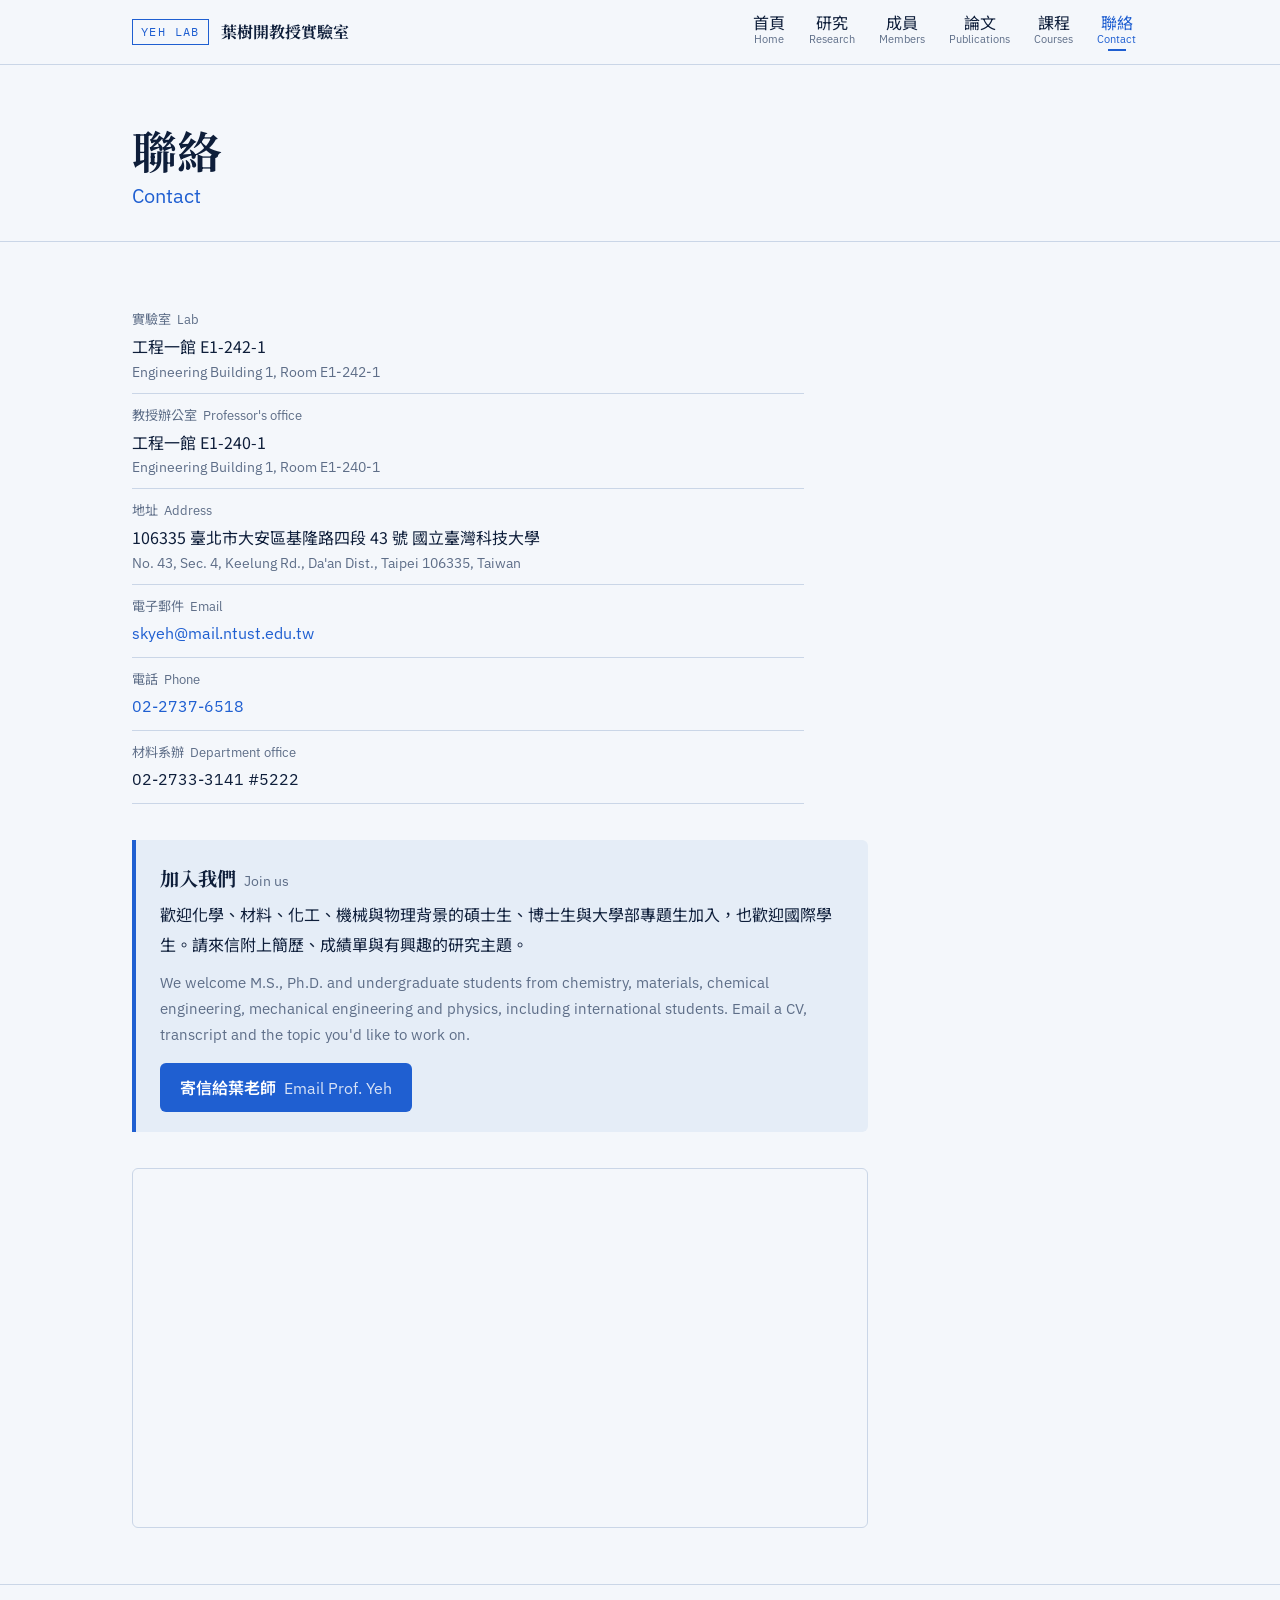
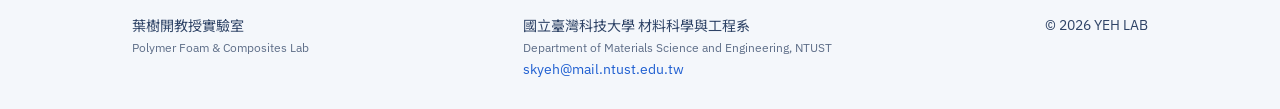
==== commit 89c0816a: "v003" ====
--- a/contact.html
+++ b/contact.html
@@ -3,19 +3,20 @@
 <head>
   <meta charset="utf-8">
   <meta name="viewport" content="width=device-width, initial-scale=1">
-  <title>聯絡 Contact｜葉樹開教授實驗室 Yeh Polymer Lab</title>
-  <meta name="description" content="聯絡葉樹開教授實驗室：臺科大工程一館 E1-242-1。">
-  <meta name="theme-color" content="#0A1A33">
+  <title>聯絡 Contact｜葉樹開教授實驗室</title>
+  <meta name="description" content="國立臺灣科技大學材料系 葉樹開教授實驗室：高分子奈米複合泡材、微孔發泡、天然纖維與剪切增稠流體複合材料、高分子流變。">
+  <meta name="theme-color" content="#F4F7FB" media="(prefers-color-scheme: light)">
+  <meta name="theme-color" content="#0A1428" media="(prefers-color-scheme: dark)">
   <link rel="icon" href="assets/favicon.svg" type="image/svg+xml">
   <link rel="preconnect" href="https://fonts.googleapis.com">
   <link rel="preconnect" href="https://fonts.gstatic.com" crossorigin>
-  <link rel="stylesheet" href="https://fonts.googleapis.com/css2?family=Archivo:wdth,wght@75..125,300..800&family=Noto+Sans+TC:wght@400;500;700&display=swap">
+  <link rel="stylesheet" href="https://fonts.googleapis.com/css2?family=IBM+Plex+Mono:wght@400;500&family=IBM+Plex+Sans:wght@300;400;500;600&family=Noto+Sans+TC:wght@400;500;700&family=Noto+Serif+TC:wght@600;700&display=swap">
   <link rel="stylesheet" href="assets/style.css">
 </head>
 <body data-page="contact">
-  <a class="skip" href="#main">跳到主要內容 Skip to content</a>
+  <a class="skip-link" href="#main">跳至主要內容 Skip to content</a>
   <header id="site-header"></header>
-  <main id="main" tabindex="-1"><noscript><p class="wrap">本網站需要啟用 JavaScript。This site requires JavaScript.</p></noscript></main>
+  <main id="main" tabindex="-1"><noscript><p class="container">本網站需要啟用 JavaScript。This site requires JavaScript.</p></noscript></main>
   <footer id="site-footer"></footer>
   <script src="data.js"></script>
   <script src="assets/main.js"></script>
--- a/assets/style.css
+++ b/assets/style.css
@@ -1,287 +1,232 @@
 /* =============================================================
-   Yeh Polymer Lab — 樣式
-   顏色與字體都在 :root，改這裡即可整站換色。
+   設計方向：「泡孔顯微截面 × 冷藍實驗室」
+   - 首頁：實驗室名稱滿版大字，背景是程式生成的泡孔截面
+   - 內頁：一般文件排版，由上而下閱讀，細線分隔，不用表格式拼接
+   - 中英並排：中文在上、英文緊接在下，以較淡的顏色區分
+   顏色都在 :root，改這裡即可換色
    ============================================================= */
 :root {
-  --ink: #0A1A33;          /* 深海軍藍：文字、頁首、主視覺底色 */
-  --ink-2: #33476A;        /* 次要文字 */
-  --muted: #5B6B86;        /* 英文並排文字 */
-  --cobalt: #1E4FD6;       /* 主色：連結、強調 */
-  --cyan: #16A3C9;         /* 訊號色：底部填充膠、標記 */
-  --wafer: #DDE7F5;        /* 淺藍面板 */
-  --line: #C3D1E6;         /* 分隔線 */
-  --bg: #F4F7FB;           /* 無塵室白 */
-  --white: #FFFFFF;
-  --on-ink: #E7EEF9;
-  --on-ink-muted: #9FB3D3;
-
-  --f-latin: "Archivo", "Segoe UI", system-ui, sans-serif;
-  --f-zh: "Noto Sans TC", "PingFang TC", "Microsoft JhengHei", sans-serif;
-  --f-body: var(--f-latin), var(--f-zh);
-
-  /* 字級：以 1.25 為比例 */
-  --t-xs: 0.8rem;
-  --t-sm: 0.9rem;
-  --t-md: 1rem;
-  --t-lg: 1.25rem;
-  --t-xl: 1.563rem;
-  --t-2xl: 1.953rem;
-  --t-3xl: clamp(2rem, 4.2vw, 3.05rem);
-
-  --wrap: 1180px;
-  --gutter: clamp(16px, 4vw, 40px);
-  --radius: 4px;
   color-scheme: light;
-}
-
-*, *::before, *::after { box-sizing: border-box; }
-html { -webkit-text-size-adjust: 100%; }
+  --paper: #F4F7FB;
+  --paper-2: #E5EDF7;
+  --ink: #0E1E3A;
+  --ink-2: #2E4366;
+  --muted: #5E6E88;
+  --rule: #CAD6E7;
+  --accent: #1F5FD1;
+  --accent-deep: #133F95;
+  --cyan: #0E86AE;
+  --foam: rgba(31, 95, 209, 0.28);
+  --foam-hot: #1F5FD1;
+
+  --serif: "Noto Serif TC", "Songti TC", "PMingLiU", serif;
+  --sans: "Noto Sans TC", system-ui, "Microsoft JhengHei", sans-serif;
+  --latin: "IBM Plex Sans", "Segoe UI", system-ui, sans-serif;
+  --mono: "IBM Plex Mono", ui-monospace, "Consolas", monospace;
+}
+@media (prefers-color-scheme: dark) {
+  :root:not([data-theme="light"]) {
+    color-scheme: dark;
+    --paper: #0A1428;
+    --paper-2: #12203A;
+    --ink: #E6EDF8;
+    --ink-2: #C3D0E6;
+    --muted: #93A3BE;
+    --rule: #22334F;
+    --accent: #6FA0FF;
+    --accent-deep: #9CC0FF;
+    --cyan: #55C3E6;
+    --foam: rgba(111, 160, 255, 0.25);
+    --foam-hot: #6FA0FF;
+  }
+}
+
+* { box-sizing: border-box; }
+html { scroll-padding-top: 76px; -webkit-text-size-adjust: 100%; }
 body {
-  margin: 0;
-  background: var(--bg);
-  color: var(--ink);
-  font-family: var(--f-body);
-  font-size: var(--t-md);
-  line-height: 1.7;
-  text-rendering: optimizeLegibility;
-}
+  margin: 0; min-height: 100vh; display: flex; flex-direction: column;
+  background: var(--paper); color: var(--ink);
+  font-family: var(--latin), var(--sans); line-height: 1.75;
+  touch-action: manipulation; -webkit-tap-highlight-color: transparent;
+}
+main { flex: 1 0 auto; }
+main:focus { outline: none; }
 img { max-width: 100%; display: block; }
-a { color: var(--cobalt); text-underline-offset: 3px; text-decoration-thickness: 1px; }
-a:hover { text-decoration-thickness: 2px; }
-:focus-visible { outline: 3px solid var(--cyan); outline-offset: 2px; border-radius: 2px; }
-h1, h2, h3, p, ul, ol, dl { margin: 0; }
-ul, ol { padding: 0; list-style: none; }
-
-.wrap { max-width: var(--wrap); margin-inline: auto; padding-inline: var(--gutter); }
-.skip { position: absolute; left: -9999px; top: 0; background: var(--ink); color: var(--white); padding: 8px 14px; z-index: 50; }
-.skip:focus { left: 8px; top: 8px; }
-main:focus { outline: none; }
-
-/* ---------- 中英並排 Bilingual ---------- */
-[lang="zh-Hant"] { font-family: var(--f-zh); }
-.en { font-family: var(--f-latin); color: var(--muted); }
-.bi { display: flex; flex-direction: column; }
-.bi > .en { font-size: 0.86em; line-height: 1.45; letter-spacing: 0.005em; }
-
-/* 段落並排：寬螢幕左中右英，窄螢幕上下 */
-.pair { display: grid; gap: 0.75rem 2.5rem; }
-.pair > p { max-width: 36em; }
-.pair > p[lang="zh-Hant"] { line-height: 1.85; }
-.pair > p.en { line-height: 1.65; }
-@media (min-width: 900px) {
-  .pair.split { grid-template-columns: 1fr 1fr; }
-}
-
-/* ---------- 頁首 Header ---------- */
-#site-header { background: var(--ink); color: var(--on-ink); position: relative; z-index: 10; }
-.bar { display: flex; align-items: center; justify-content: space-between; gap: 1.5rem; min-height: 72px; }
-.brand { display: flex; align-items: center; gap: 0.8rem; color: inherit; text-decoration: none; }
-.brand svg { flex: none; }
-.brand .bi > [lang="zh-Hant"] { font-weight: 700; font-size: 1.05rem; letter-spacing: 0.04em; }
-.brand .bi > .en { color: var(--on-ink-muted); font-size: 0.78rem; font-stretch: 112%; }
-
-.nav ul { display: flex; gap: 0.25rem; }
-.nav a {
-  display: flex; flex-direction: column; align-items: flex-start;
-  padding: 0.55rem 0.75rem; color: var(--on-ink); text-decoration: none;
-  border-bottom: 2px solid transparent; line-height: 1.3;
-}
-.nav a .en { color: var(--on-ink-muted); font-size: 0.72rem; font-stretch: 110%; }
-.nav a:hover { border-bottom-color: var(--on-ink-muted); }
-.nav a[aria-current="page"] { border-bottom-color: var(--cyan); }
-.nav a[aria-current="page"] .en { color: var(--cyan); }
-.menu-btn {
-  display: none; background: none; border: 1px solid #2C4470; color: var(--on-ink);
-  padding: 0.45rem 0.75rem; border-radius: var(--radius); font: inherit; font-size: var(--t-sm); cursor: pointer;
-}
-@media (max-width: 860px) {
-  .menu-btn { display: inline-flex; gap: 0.4rem; }
-  .nav { display: none; position: absolute; left: 0; right: 0; top: 100%; background: var(--ink); border-top: 1px solid #22385E; padding: 0.5rem var(--gutter) 1rem; }
-  .nav.open { display: block; }
-  .nav ul { flex-direction: column; }
-  .nav a { flex-direction: row; align-items: baseline; gap: 0.75rem; border-bottom: 1px solid #1B2F52; border-left: 2px solid transparent; padding: 0.8rem 0.5rem; }
-  .nav a[aria-current="page"] { border-bottom-color: #1B2F52; border-left-color: var(--cyan); }
-}
-
-/* ---------- 首頁主視覺 Hero ---------- */
-.hero { background: var(--ink); color: var(--on-ink); padding-block: clamp(2.5rem, 6vw, 5rem) clamp(3rem, 7vw, 5.5rem); overflow: hidden; }
-.hero-grid { display: grid; gap: 2.5rem; align-items: center; }
-@media (min-width: 980px) { .hero-grid { grid-template-columns: minmax(0, 5fr) minmax(0, 6fr); gap: 3.5rem; } }
-.hero h1 { display: flex; flex-direction: column; gap: 0.9rem; }
-.hero h1 [lang="zh-Hant"] { font-size: var(--t-3xl); line-height: 1.3; font-weight: 700; letter-spacing: 0.03em; }
-.hero h1 .en {
-  color: var(--on-ink-muted); font-size: clamp(1.05rem, 1.8vw, 1.3rem); font-weight: 400;
-  font-stretch: 118%; line-height: 1.4; max-width: 30ch;
-}
-.hero .lede { margin-top: 1.75rem; }
-.hero .lede p { max-width: 34em; color: var(--on-ink); }
-.hero .lede p.en { color: var(--on-ink-muted); }
-.status {
-  margin-top: 1.75rem; padding: 0.9rem 1rem; border-left: 3px solid var(--cyan);
-  background: rgba(22, 163, 201, 0.08); font-size: var(--t-sm); max-width: 38em;
-}
-.status .en { color: var(--on-ink-muted); }
-
-/* 封裝剖面圖 */
-.pkg { width: 100%; height: auto; }
-.pkg text { font-family: var(--f-body); }
-.pkg .lbl-zh { font-size: 15px; fill: var(--on-ink); font-family: var(--f-zh); font-weight: 500; }
-.pkg .lbl-en { font-size: 12px; fill: var(--on-ink-muted); font-stretch: 110%; }
-.pkg .lead { stroke: var(--on-ink-muted); stroke-width: 1; fill: none; }
-.uf-flow { animation: capillary 2.8s cubic-bezier(.3,.1,.2,1) .5s both; }
-.uf-front { animation: front 2.8s cubic-bezier(.3,.1,.2,1) .5s both; }
-@keyframes capillary { from { transform: scaleX(0); } to { transform: scaleX(1); } }
-@keyframes front { from { transform: translateX(0); opacity: 1; } 92% { opacity: 1; } to { transform: translateX(264px); opacity: 0; } }
-.fig-cap { margin-top: 0.75rem; font-size: var(--t-xs); color: var(--on-ink-muted); display: flex; flex-direction: column; }
-.fig-cap .en { color: var(--on-ink-muted); opacity: 0.85; }
-
-/* ---------- 區塊 Section ---------- */
-.section { padding-block: clamp(3rem, 6vw, 4.75rem); }
-.section + .section { border-top: 1px solid var(--line); }
-.section-head { margin-bottom: 2rem; display: grid; gap: 0.5rem; max-width: 46em; }
-.section-head h2 { display: flex; flex-wrap: wrap; align-items: baseline; gap: 0.25rem 0.9rem; }
-.section-head h2 [lang="zh-Hant"] { font-size: var(--t-2xl); font-weight: 700; letter-spacing: 0.03em; line-height: 1.3; }
-.section-head h2 .en { font-size: var(--t-lg); font-weight: 500; font-stretch: 112%; }
-.section-head p { color: var(--ink-2); }
-
-/* 專長 → 封裝 對照 */
-.bridges { border-top: 2px solid var(--ink); }
-.bridge {
-  display: grid; gap: 0.75rem 2rem; padding-block: 1.5rem; border-bottom: 1px solid var(--line);
-}
-@media (min-width: 820px) {
-  .bridge { grid-template-columns: minmax(0, 4fr) 72px minmax(0, 7fr); align-items: start; }
-}
-.bridge .from [lang="zh-Hant"] { font-weight: 500; color: var(--ink-2); }
-.bridge .to [lang="zh-Hant"] { font-weight: 700; font-size: var(--t-lg); }
-.bridge .to .en { color: var(--cobalt); font-weight: 500; }
-.bridge .why { margin-top: 0.6rem; display: grid; gap: 0.25rem; font-size: var(--t-sm); color: var(--ink-2); }
-.bridge .why .en { color: var(--muted); }
-.link-line { align-self: center; height: 2px; background: linear-gradient(90deg, var(--line), var(--cyan)); position: relative; }
-.link-line::after { content: ""; position: absolute; right: -1px; top: -4px; border: 5px solid transparent; border-left: 7px solid var(--cyan); border-right: 0; }
-@media (max-width: 819px) { .link-line { width: 2px; height: 22px; background: linear-gradient(180deg, var(--line), var(--cyan)); margin-left: 6px; } .link-line::after { right: -4px; top: auto; bottom: -6px; border: 5px solid transparent; border-top: 7px solid var(--cyan); border-bottom: 0; } }
-
-/* 首頁：主持人與入口 */
-.home-pi { display: grid; gap: 2rem; align-items: start; }
-@media (min-width: 820px) { .home-pi { grid-template-columns: 180px 1fr; } }
-.home-pi img { width: 180px; aspect-ratio: 4 / 5; object-fit: cover; border-radius: var(--radius); background: var(--wafer); }
-.pi-name { display: flex; flex-wrap: wrap; align-items: baseline; gap: 0.25rem 0.75rem; }
-.pi-name [lang="zh-Hant"] { font-size: var(--t-xl); font-weight: 700; letter-spacing: 0.06em; }
-.pi-name .en { font-size: var(--t-md); font-stretch: 110%; }
-.pi-role { color: var(--ink-2); margin-top: 0.25rem; }
-.pi-role .en { color: var(--muted); }
-.jump { margin-top: 1.5rem; display: flex; flex-wrap: wrap; gap: 0.75rem; }
-.btn {
-  display: inline-flex; flex-direction: column; padding: 0.65rem 1.1rem; border-radius: var(--radius);
-  text-decoration: none; line-height: 1.35; border: 1px solid var(--ink); color: var(--ink); background: var(--white);
-}
-.btn .en { font-size: var(--t-xs); }
-.btn:hover { background: var(--wafer); }
-.btn.primary { background: var(--cobalt); border-color: var(--cobalt); color: var(--white); }
-.btn.primary .en { color: #CFDCFA; }
-.btn.primary:hover { background: #1841B5; }
-
-/* ---------- 內頁標題 Page head ---------- */
-.page-head { background: var(--ink); color: var(--on-ink); padding-block: 2.5rem 2.75rem; border-bottom: 3px solid var(--cyan); }
-.page-head h1 { display: flex; flex-wrap: wrap; align-items: baseline; gap: 0.25rem 1rem; }
-.page-head h1 [lang="zh-Hant"] { font-size: var(--t-3xl); font-weight: 700; letter-spacing: 0.06em; line-height: 1.2; }
-.page-head h1 .en { font-size: var(--t-xl); color: var(--on-ink-muted); font-stretch: 118%; font-weight: 400; }
-.page-head .sub { margin-top: 0.9rem; max-width: 46em; color: var(--on-ink); }
-.page-head .sub .en { color: var(--on-ink-muted); }
-
-/* ---------- 研究 Research ---------- */
-.topics { border-top: 2px solid var(--ink); }
-.topic { display: grid; gap: 1rem 2.5rem; padding-block: 2rem; border-bottom: 1px solid var(--line); }
-@media (min-width: 900px) { .topic { grid-template-columns: minmax(0, 4fr) minmax(0, 8fr); } }
-.topic h2 { display: flex; flex-direction: column; gap: 0.3rem; }
-.topic h2 [lang="zh-Hant"] { font-size: var(--t-xl); line-height: 1.35; font-weight: 700; }
-.topic h2 .en { font-size: var(--t-md); font-weight: 500; font-stretch: 108%; color: var(--ink-2); }
-.topic.planned { background: linear-gradient(90deg, var(--wafer), transparent 80%); padding-inline: 1.25rem; border-left: 3px solid var(--cyan); }
-.flag { display: inline-flex; gap: 0.4rem; align-items: baseline; margin-top: 0.75rem; font-size: var(--t-xs); color: #0B6E8A; background: #D3EEF6; padding: 0.15rem 0.55rem; border-radius: 999px; width: fit-content; }
-.flag .en { color: #0B6E8A; }
-.tags { display: flex; flex-wrap: wrap; gap: 0.5rem; margin-top: 1.1rem; }
-.tags li { font-size: var(--t-xs); border: 1px solid var(--line); background: var(--white); border-radius: var(--radius); padding: 0.2rem 0.6rem; color: var(--ink-2); }
-.tags li .en { margin-left: 0.35rem; }
-
-/* ---------- 成員 Members ---------- */
-.profile { display: grid; gap: 2.5rem; }
-@media (min-width: 900px) { .profile { grid-template-columns: 240px 1fr; } }
-.profile img { width: 100%; max-width: 240px; aspect-ratio: 4 / 5; object-fit: cover; border-radius: var(--radius); background: var(--wafer); }
-.facts { margin-top: 1.25rem; display: grid; gap: 0.4rem; font-size: var(--t-sm); }
-.facts div { display: grid; grid-template-columns: 6.5rem 1fr; gap: 0.75rem; }
-.facts dt { color: var(--muted); }
-.facts dd { margin: 0; overflow-wrap: anywhere; }
-.cv { display: grid; gap: 2.5rem; margin-top: 2.5rem; }
-@media (min-width: 900px) { .cv { grid-template-columns: 1fr 1fr; } }
-.cv h3, .members-group h3 { display: flex; align-items: baseline; gap: 0.6rem; font-size: var(--t-lg); padding-bottom: 0.5rem; border-bottom: 2px solid var(--ink); margin-bottom: 0.5rem; }
-.cv h3 .en, .members-group h3 .en { font-size: var(--t-sm); font-weight: 500; }
-.timeline li { display: grid; grid-template-columns: 6.5rem 1fr; gap: 1rem; padding-block: 0.7rem; border-bottom: 1px solid var(--line); }
-.timeline .yr { font-variant-numeric: tabular-nums; color: var(--cobalt); font-weight: 600; font-size: var(--t-sm); padding-top: 0.15rem; }
-.timeline .bi > .en { font-size: var(--t-sm); }
-.plain li { padding-block: 0.7rem; border-bottom: 1px solid var(--line); }
-.plain .bi > .en { font-size: var(--t-sm); }
-.members-groups { display: grid; gap: 2rem; }
-@media (min-width: 900px) { .members-groups { grid-template-columns: 1fr 1fr; } }
-.people { display: grid; gap: 1rem; grid-template-columns: repeat(auto-fill, minmax(150px, 1fr)); margin-top: 1rem; }
-.person img, .person .ph { width: 100%; aspect-ratio: 1; object-fit: cover; border-radius: var(--radius); background: var(--wafer); }
-.person .ph { display: grid; place-items: center; font-size: 2rem; color: var(--ink-2); font-family: var(--f-zh); }
-.person .bi { margin-top: 0.5rem; font-size: var(--t-sm); }
-.empty { padding: 1rem; border: 1px dashed var(--line); border-radius: var(--radius); color: var(--ink-2); font-size: var(--t-sm); margin-top: 1rem; display: grid; gap: 0.15rem; }
-
-/* ---------- 論文 Publications ---------- */
-.pubs { border-top: 2px solid var(--ink); }
-.pub { display: grid; gap: 0.25rem 2rem; padding-block: 1.4rem; border-bottom: 1px solid var(--line); }
-@media (min-width: 760px) { .pub { grid-template-columns: 5rem 1fr; } }
-.pub .yr { font-size: var(--t-lg); font-weight: 700; color: var(--cobalt); font-variant-numeric: tabular-nums; font-stretch: 112%; }
-.pub .t { font-weight: 600; font-size: 1.05rem; line-height: 1.45; max-width: 46em; }
-.pub .a, .pub .v { color: var(--ink-2); font-size: var(--t-sm); }
-.pub .v { font-style: italic; }
-.pub .flag { margin-top: 0.5rem; }
-.notice { display: grid; gap: 0.25rem; padding: 1rem 1.2rem; background: var(--wafer); border-radius: var(--radius); margin-bottom: 2rem; max-width: 52em; font-size: var(--t-sm); }
-
-/* ---------- 課程 Courses ---------- */
-.courses { display: grid; gap: 0; border-top: 2px solid var(--ink); }
-.course { display: grid; gap: 0.75rem 2.5rem; padding-block: 1.75rem; border-bottom: 1px solid var(--line); }
-@media (min-width: 900px) { .course { grid-template-columns: minmax(0, 4fr) minmax(0, 8fr); } }
-.course h2 { display: flex; flex-direction: column; gap: 0.2rem; }
-.course h2 [lang="zh-Hant"] { font-size: var(--t-xl); font-weight: 700; }
-.course h2 .en { font-size: var(--t-md); font-weight: 500; color: var(--ink-2); }
-.course .term { margin-top: 0.75rem; font-size: var(--t-sm); color: var(--muted); }
-
-/* ---------- 聯絡 Contact ---------- */
-.contact-grid { display: grid; gap: 2.5rem; }
-@media (min-width: 900px) { .contact-grid { grid-template-columns: 5fr 7fr; } }
-.contact-list { border-top: 2px solid var(--ink); }
-.contact-list div { display: grid; grid-template-columns: 7.5rem 1fr; gap: 1rem; padding-block: 0.9rem; border-bottom: 1px solid var(--line); }
-.contact-list dt { font-size: var(--t-sm); }
-.contact-list dt .en { font-size: var(--t-xs); }
-.contact-list dd { margin: 0; overflow-wrap: anywhere; }
-.map { width: 100%; aspect-ratio: 4 / 3; border: 0; border-radius: var(--radius); background: var(--wafer); }
-.join { margin-top: 2rem; padding: 1.25rem; border-left: 3px solid var(--cobalt); background: var(--white); display: grid; gap: 0.5rem; }
-
-/* ---------- 頁尾 Footer ---------- */
-#site-footer { background: var(--ink); color: var(--on-ink-muted); font-size: var(--t-sm); margin-top: 0; }
-.foot { display: flex; flex-wrap: wrap; justify-content: space-between; gap: 1rem 2rem; padding-block: 2rem; }
-.foot a { color: var(--on-ink); }
-.foot .bi > .en { color: var(--on-ink-muted); }
-
-@media (prefers-reduced-motion: reduce) {
-  .uf-flow, .uf-front { animation: none; }
-  .uf-front { opacity: 0; }
-}
-
-@media (max-width: 600px) {
-  .pkg .lbl-zh { font-size: 19px; }
-  .pkg .lbl-en { font-size: 15px; }
-  .timeline li { grid-template-columns: 4.75rem 1fr; gap: 0.75rem; }
-  .facts div { grid-template-columns: 5rem 1fr; }
-  .contact-list div { grid-template-columns: 5.5rem 1fr; }
-}
-
-/* Guidelines pass: wrapping, touch */
-h1, h2, h3 { text-wrap: balance; }
-p { text-wrap: pretty; }
-a, button { touch-action: manipulation; -webkit-tap-highlight-color: rgba(22, 163, 201, 0.25); }
-.btn:active { transform: translateY(1px); }
-body { min-height: 100vh; display: flex; flex-direction: column; }
-main { flex: 1 0 auto; }
+a { color: var(--accent); text-decoration: none; }
+a:hover { text-decoration: underline; text-underline-offset: 3px; }
+:focus-visible { outline: 2px solid var(--accent); outline-offset: 2px; }
+h1, h2, h3 { font-family: var(--serif); line-height: 1.3; font-weight: 700; text-wrap: balance; margin: 0; }
+p { margin: 0; text-wrap: pretty; }
+
+.container { width: 100%; max-width: 1080px; margin: 0 auto; padding: 0 16px; }
+@media (min-width: 720px) { .container { padding: 0 32px; } }
+.skip-link { position: absolute; left: 16px; top: -100px; z-index: 100; padding: 8px 16px; background: var(--ink); color: var(--paper); }
+.skip-link:focus { top: 8px; }
+
+/* ---------- 中英並排 ---------- */
+[lang="zh-Hant"] { font-family: var(--sans); }
+h1 [lang="zh-Hant"], h2 [lang="zh-Hant"], h3 [lang="zh-Hant"] { font-family: var(--serif); }
+.en { font-family: var(--latin); color: var(--muted); }
+.bi { display: block; }
+.bi > span { display: block; }
+.bi > .en { font-size: 0.88em; line-height: 1.5; margin-top: 0.1em; }
+.para { max-width: 42em; }
+.para p + p { margin-top: 0.6em; }
+.para [lang="zh-Hant"] { line-height: 1.9; }
+.para .en { line-height: 1.7; font-size: 0.96em; }
+
+/* ---------- Header ---------- */
+#site-header { position: sticky; top: 0; z-index: 10; background: var(--paper); border-bottom: 1px solid var(--rule); }
+body[data-page="home"] #site-header { border-bottom-color: transparent; }
+.header-inner { display: flex; align-items: center; justify-content: space-between; gap: 16px; height: 64px; }
+.brand { display: flex; align-items: center; gap: 12px; color: var(--ink); min-width: 0; }
+.brand:hover { text-decoration: none; }
+.brand-mark { font-family: var(--mono); font-size: 0.72rem; letter-spacing: 0.12em; border: 1.5px solid var(--accent); color: var(--accent); padding: 2px 8px; white-space: nowrap; }
+.brand-name { font-family: var(--serif); font-weight: 700; white-space: nowrap; overflow: hidden; text-overflow: ellipsis; }
+.nav { display: flex; }
+.nav a { color: var(--ink); padding: 8px 12px; display: flex; flex-direction: column; align-items: center; line-height: 1.25; border-radius: 6px; }
+.nav a small { font-family: var(--latin); font-size: 0.68rem; color: var(--muted); }
+.nav a:hover { background: var(--paper-2); text-decoration: none; }
+.nav a[aria-current="page"], .nav a[aria-current="page"] small { color: var(--accent); }
+.nav a[aria-current="page"]::after { content: ""; width: 18px; height: 2px; background: var(--accent); margin-top: 3px; }
+.nav-toggle { display: none; background: none; border: 0; width: 44px; height: 44px; cursor: pointer; padding: 12px 10px; border-radius: 6px; }
+.nav-toggle span { display: block; height: 2px; background: var(--ink); margin: 5px 0; }
+.nav-toggle:hover, .nav-toggle[aria-expanded="true"] { background: var(--paper-2); }
+@media (max-width: 820px) {
+  .nav-toggle { display: block; }
+  .nav { display: none; position: absolute; top: 64px; left: 0; right: 0; flex-direction: column; background: var(--paper); border-bottom: 1px solid var(--rule); padding: 8px 16px 16px; }
+  .nav.open { display: flex; }
+  .nav a { flex-direction: row; gap: 10px; align-items: baseline; padding: 12px 8px; border-radius: 0; border-bottom: 1px solid var(--rule); }
+  .nav a[aria-current="page"]::after { display: none; }
+}
+
+/* ---------- 首頁：滿版實驗室名稱 ---------- */
+.hero { position: relative; min-height: calc(100vh - 64px); min-height: calc(100svh - 64px); display: flex; align-items: center; overflow: hidden; }
+.hero-foam {
+  position: absolute; inset: 0; width: 100%; height: 100%;
+  -webkit-mask-image: linear-gradient(100deg, transparent 18%, #000 70%);
+          mask-image: linear-gradient(100deg, transparent 18%, #000 70%);
+}
+.hero-foam circle { fill: none; stroke: var(--foam); stroke-width: 1.3; }
+.hero-foam circle.hot { fill: var(--foam-hot); fill-opacity: 0.12; stroke: var(--foam-hot); stroke-opacity: 0.7; }
+.hero .container { position: relative; padding-block: 48px 56px; }
+.hero-unit { color: var(--ink-2); font-size: 0.95rem; }
+.hero-unit .en { font-size: 0.85rem; }
+.hero-name { margin-top: 28px; }
+.hero-name [lang="zh-Hant"] {
+  display: block; font-size: clamp(3rem, 11vw, 8.5rem); line-height: 1.1; letter-spacing: 0.02em; color: var(--ink);
+}
+.hero-name .en {
+  display: block; margin-top: 0.35em; font-family: var(--latin); font-weight: 300;
+  font-size: clamp(1.35rem, 3.6vw, 3rem); line-height: 1.15; color: var(--accent); letter-spacing: -0.01em;
+}
+.hero-tag { margin-top: 36px; max-width: 34em; font-size: 1.08rem; }
+.hero-tag .en { font-size: 0.92rem; }
+.hero-scroll { margin-top: 56px; }
+.hero-scroll a { display: inline-flex; gap: 10px; align-items: center; font-size: 0.85rem; color: var(--muted); }
+.hero-scroll a::before { content: ""; width: 1px; height: 28px; background: var(--muted); }
+@media (prefers-reduced-motion: no-preference) {
+  .hero-foam { animation: foam-in 1.6s ease-out both; }
+  .hero-name, .hero-tag { animation: rise 0.9s cubic-bezier(.2,.7,.2,1) both; }
+  .hero-tag { animation-delay: 0.15s; }
+}
+@keyframes foam-in { from { opacity: 0; } to { opacity: 1; } }
+@keyframes rise { from { opacity: 0; transform: translateY(14px); } to { opacity: 1; transform: none; } }
+
+/* ---------- 內頁頁首 ---------- */
+.page-head { padding: 56px 0 32px; border-bottom: 1px solid var(--rule); }
+.page-head h1 [lang="zh-Hant"] { display: block; font-size: clamp(2rem, 4.5vw, 2.8rem); }
+.page-head h1 .en { display: block; font-family: var(--latin); font-weight: 400; font-size: clamp(1rem, 2vw, 1.25rem); color: var(--accent); margin-top: 4px; }
+.page-head .para { margin-top: 18px; }
+
+/* ---------- 區塊 ---------- */
+.section { padding: 56px 0; }
+.section + .section { border-top: 1px solid var(--rule); }
+.sec-title { margin-bottom: 24px; }
+.sec-title [lang="zh-Hant"] { display: block; font-size: 1.6rem; }
+.sec-title .en { display: block; font-family: var(--latin); font-weight: 400; font-size: 0.95rem; color: var(--accent); margin-top: 2px; }
+.sub-title { margin: 40px 0 14px; padding-bottom: 8px; border-bottom: 1px solid var(--rule); max-width: 46em; }
+.sub-title [lang="zh-Hant"] { font-size: 1.2rem; }
+.sub-title .en { font-family: var(--latin); font-weight: 400; font-size: 0.9rem; color: var(--muted); margin-left: 10px; }
+.more { display: inline-block; margin-top: 20px; }
+.more .en { margin-left: 8px; font-size: 0.88em; color: inherit; opacity: 0.8; }
+
+/* 條列（學歷、經歷、榮譽…） */
+.bullets { margin: 0; padding-left: 1.2em; max-width: 46em; }
+.bullets li { padding: 6px 0; }
+.bullets li::marker { color: var(--accent); }
+.bullets .yr { font-family: var(--mono); font-size: 0.85rem; color: var(--accent); margin-right: 10px; font-variant-numeric: tabular-nums; }
+.bullets .en { display: block; font-size: 0.88rem; line-height: 1.5; }
+
+/* 首頁研究主題清單 */
+.topic-list { margin: 0; padding: 0; list-style: none; max-width: 46em; }
+.topic-list li { padding: 12px 0; border-bottom: 1px solid var(--rule); }
+.topic-list li:first-child { border-top: 1px solid var(--rule); }
+.topic-list a { color: var(--ink); display: block; }
+.topic-list a:hover { color: var(--accent); text-decoration: none; }
+.topic-list .en { font-size: 0.88rem; }
+
+/* ---------- 研究 ---------- */
+.topic { padding: 36px 0; border-bottom: 1px solid var(--rule); scroll-margin-top: 80px; }
+.topic:first-child { padding-top: 0; }
+.topic h2 [lang="zh-Hant"] { display: block; font-size: 1.4rem; }
+.topic h2 .en { display: block; font-family: var(--latin); font-weight: 500; font-size: 1rem; color: var(--ink-2); margin-top: 2px; }
+.topic .para { margin-top: 14px; }
+.flag { display: inline-block; margin-top: 10px; font-size: 0.8rem; color: var(--cyan); border: 1px solid var(--cyan); border-radius: 999px; padding: 1px 10px; }
+.flag .en { color: inherit; margin-left: 6px; }
+.tags { list-style: none; padding: 0; margin: 16px 0 0; display: flex; flex-wrap: wrap; gap: 6px; }
+.tags li { font-size: 0.8rem; padding: 2px 10px; background: var(--paper-2); color: var(--ink-2); border-radius: 4px; }
+.tags li .en { margin-left: 6px; }
+
+/* ---------- 成員 ---------- */
+.pi-head { display: flex; flex-wrap: wrap; gap: 28px; align-items: flex-end; }
+.pi-photo { width: 200px; height: auto; aspect-ratio: 4 / 5; object-fit: cover; border-radius: 6px; background: var(--paper-2); }
+.pi-name [lang="zh-Hant"] { font-size: 2rem; }
+.pi-name .title { font-size: 1.1rem; font-weight: 400; color: var(--ink-2); margin-left: 8px; }
+.pi-name .en { display: block; font-family: var(--latin); font-weight: 400; font-size: 1.05rem; color: var(--accent); }
+.pi-contact { margin: 14px 0 0; padding: 0; list-style: none; font-size: 0.95rem; }
+.pi-contact li { padding: 2px 0; overflow-wrap: anywhere; }
+.pi-contact .k { color: var(--muted); margin-right: 8px; }
+.pi-expertise { margin-top: 28px; }
+.people { list-style: none; padding: 0; margin: 0; display: flex; flex-wrap: wrap; gap: 20px 28px; }
+.person { display: flex; gap: 12px; align-items: center; min-width: 0; }
+.avatar { width: 56px; height: 56px; border-radius: 50%; object-fit: cover; flex: none; background: var(--paper-2); }
+.avatar-text { display: grid; place-items: center; font-family: var(--serif); font-size: 1.3rem; color: var(--accent); }
+.empty { color: var(--muted); max-width: 42em; }
+.empty .en { display: block; font-size: 0.88rem; }
+
+/* ---------- 論文 ---------- */
+.pubs { margin: 0; padding-left: 1.2em; max-width: 50em; }
+.pubs li { padding: 12px 0; }
+.pubs li::marker { color: var(--accent); }
+.pub-title { font-family: var(--latin); font-weight: 600; color: var(--ink); }
+.pub-meta { color: var(--muted); font-size: 0.92rem; }
+.pub-note { font-size: 0.85rem; color: var(--cyan); }
+.pub-note .en { color: inherit; margin-left: 6px; }
+
+/* ---------- 課程 ---------- */
+.course { padding: 28px 0; border-bottom: 1px solid var(--rule); }
+.course:first-child { padding-top: 0; }
+.course h2 [lang="zh-Hant"] { display: block; font-size: 1.3rem; }
+.course h2 .en { display: block; font-family: var(--latin); font-weight: 500; font-size: 0.98rem; color: var(--ink-2); }
+.course .para { margin-top: 10px; }
+.course .term { margin-top: 8px; font-size: 0.88rem; color: var(--muted); }
+
+/* ---------- 聯絡 ---------- */
+.contact-lines { list-style: none; margin: 0; padding: 0; max-width: 42em; }
+.contact-lines li { padding: 10px 0; border-bottom: 1px solid var(--rule); overflow-wrap: anywhere; }
+.contact-lines .k { display: block; font-size: 0.82rem; color: var(--muted); }
+.contact-lines .k .en { margin-left: 6px; }
+.join { margin-top: 36px; padding: 20px 24px; background: var(--paper-2); border-left: 4px solid var(--accent); max-width: 46em; border-radius: 0 6px 6px 0; }
+.join h2 { margin-bottom: 8px; }
+.join h2 [lang="zh-Hant"] { font-size: 1.2rem; }
+.join h2 .en { font-family: var(--latin); font-weight: 400; font-size: 0.9rem; margin-left: 8px; }
+.btn { display: inline-block; margin-top: 16px; padding: 10px 20px; background: var(--accent); color: #fff; border-radius: 6px; font-weight: 600; }
+.btn .en { color: rgba(255, 255, 255, 0.82); margin-left: 8px; font-weight: 400; }
+.btn:hover { text-decoration: none; background: var(--accent-deep); }
+.map { display: block; width: 100%; max-width: 46em; height: 360px; border: 1px solid var(--rule); border-radius: 6px; margin-top: 36px; }
+
+/* ---------- Footer ---------- */
+#site-footer { border-top: 1px solid var(--rule); padding: 28px 0; font-size: 0.88rem; color: var(--ink-2); }
+.footer-inner { display: flex; flex-wrap: wrap; gap: 16px 40px; justify-content: space-between; }
+.footer-inner .en { font-size: 0.85em; }
